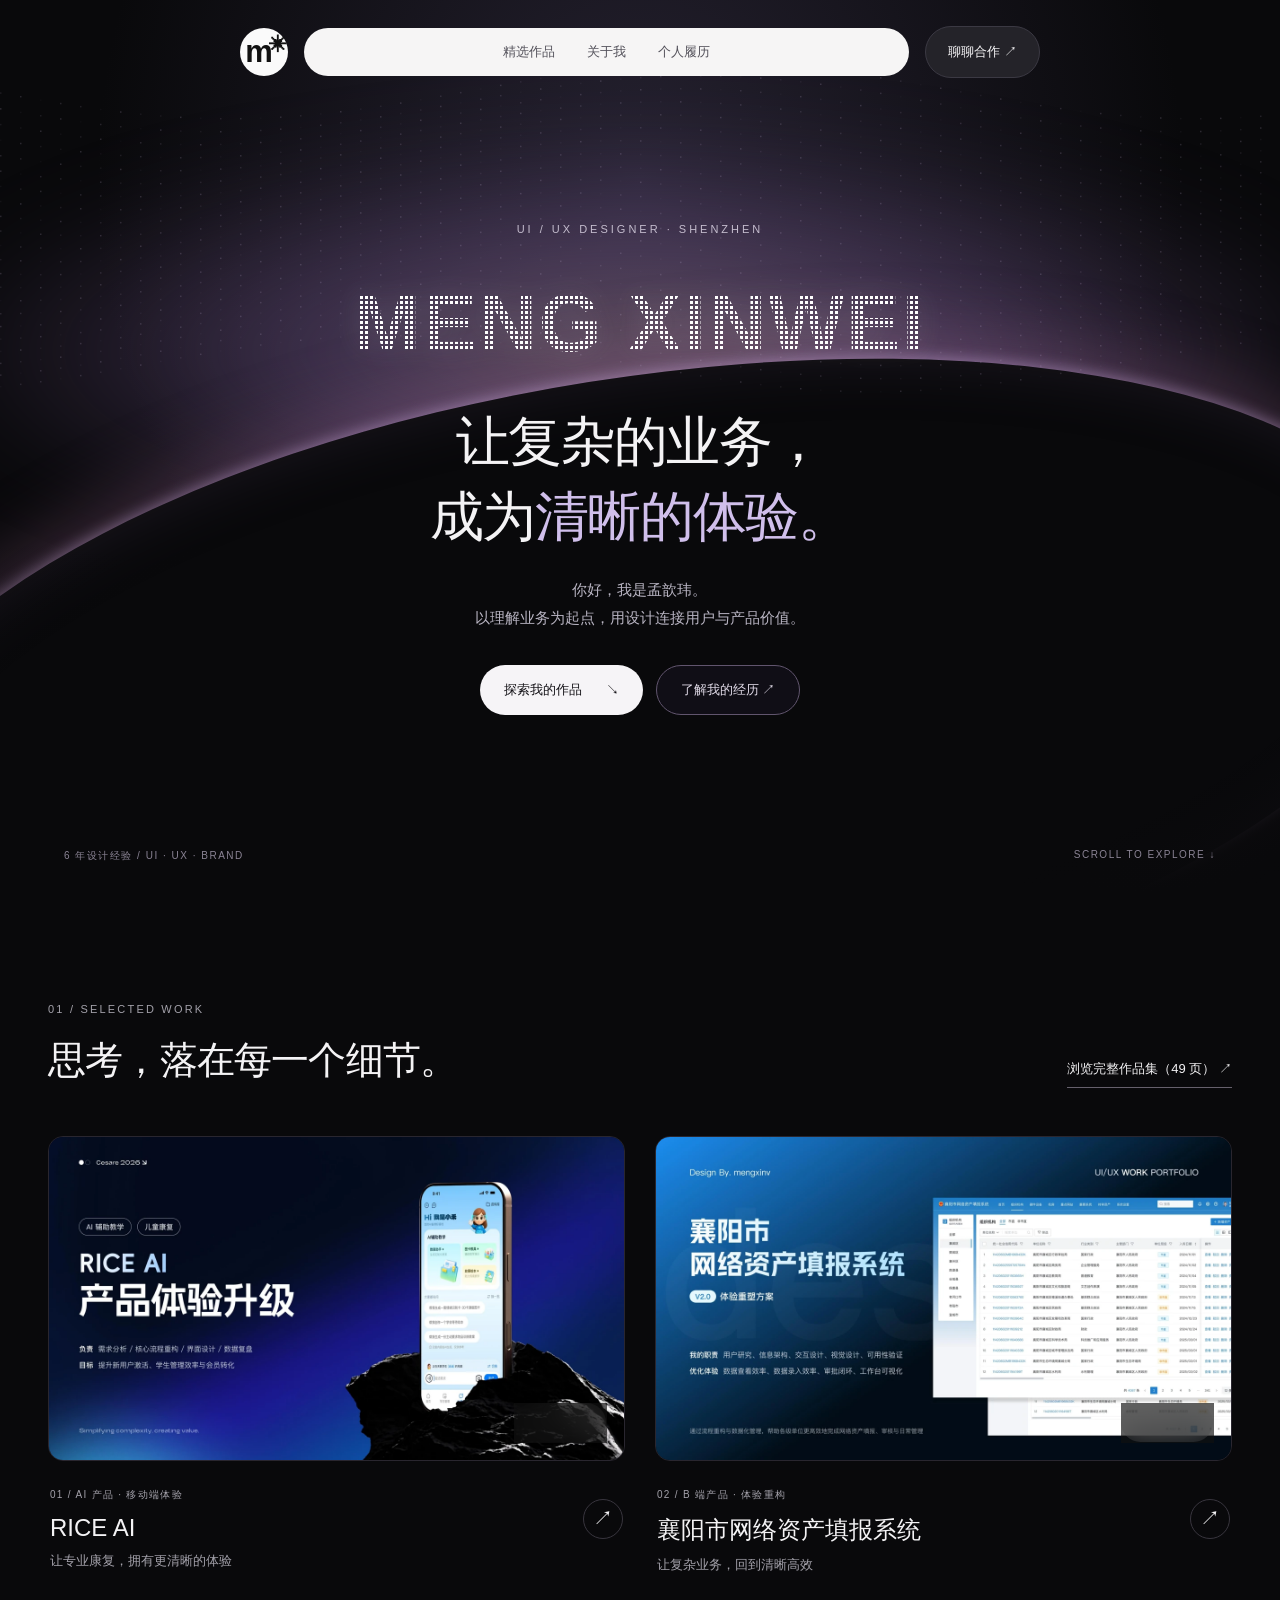
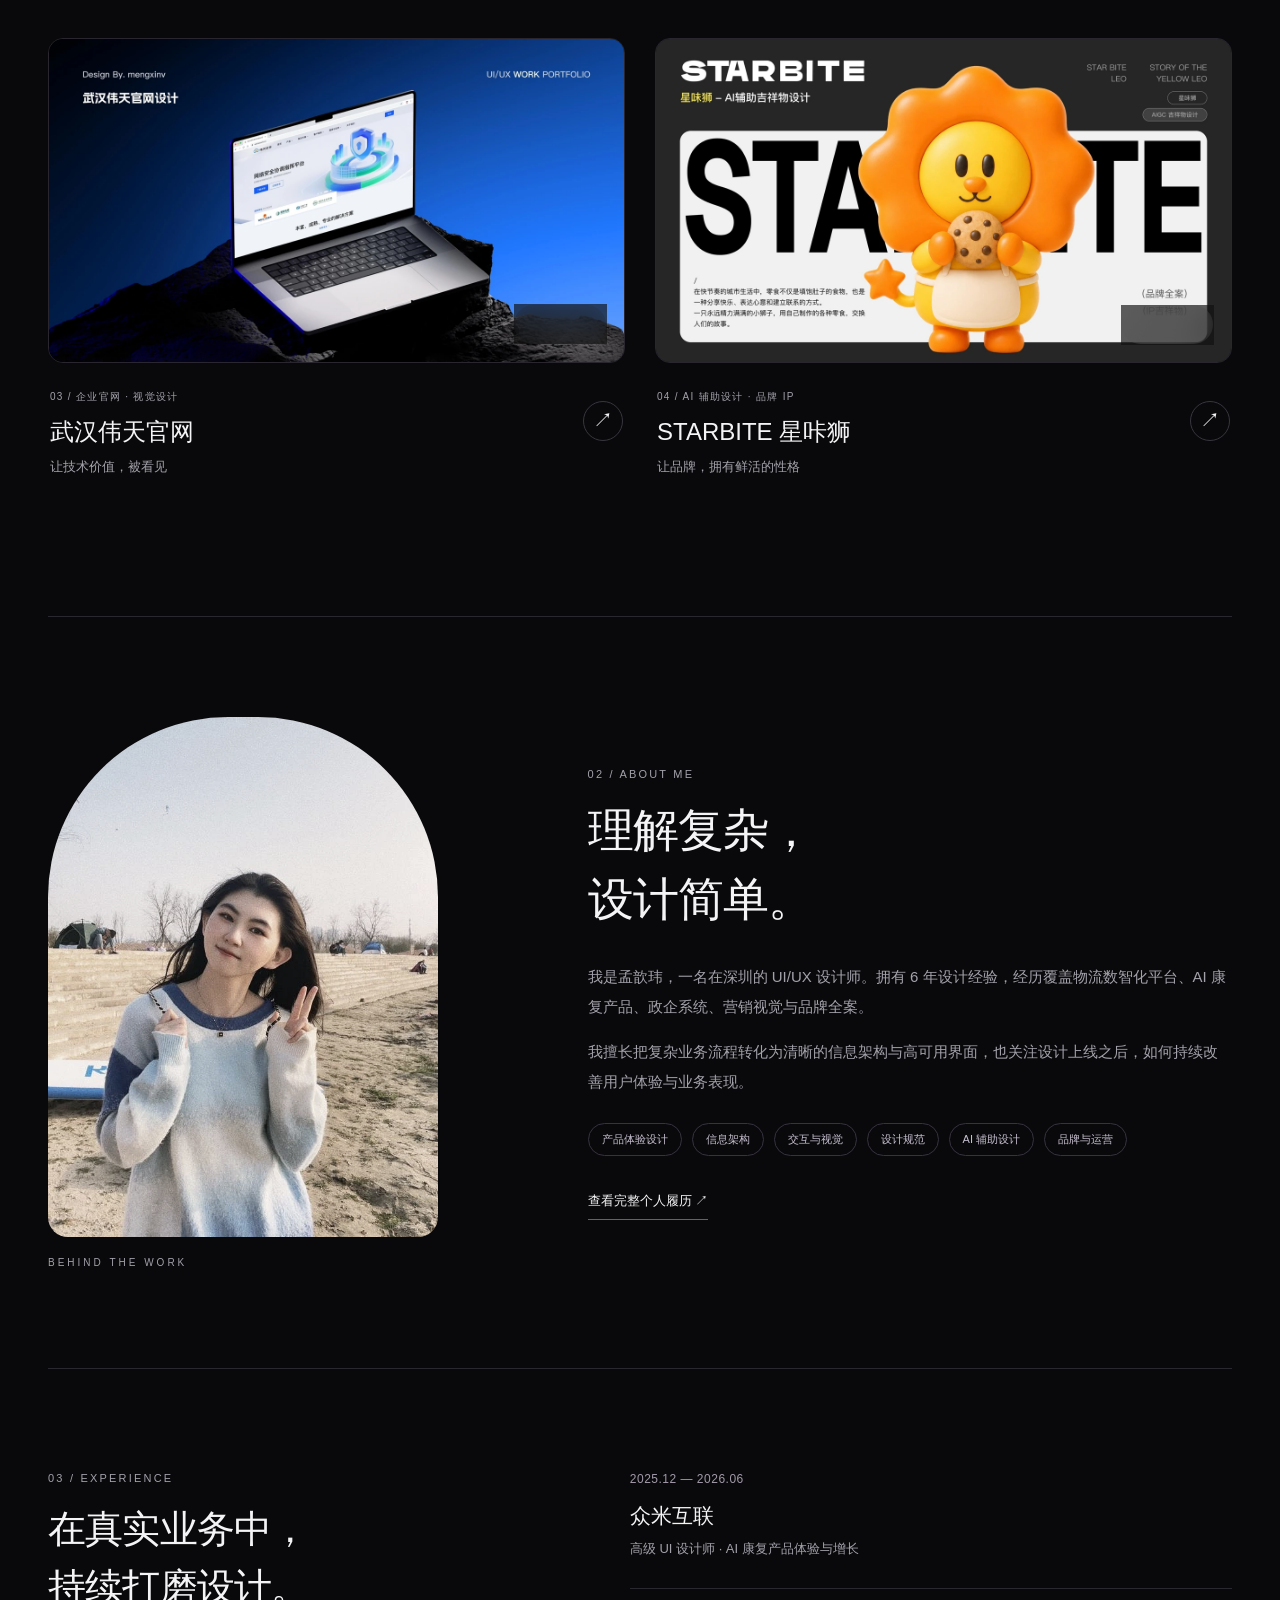
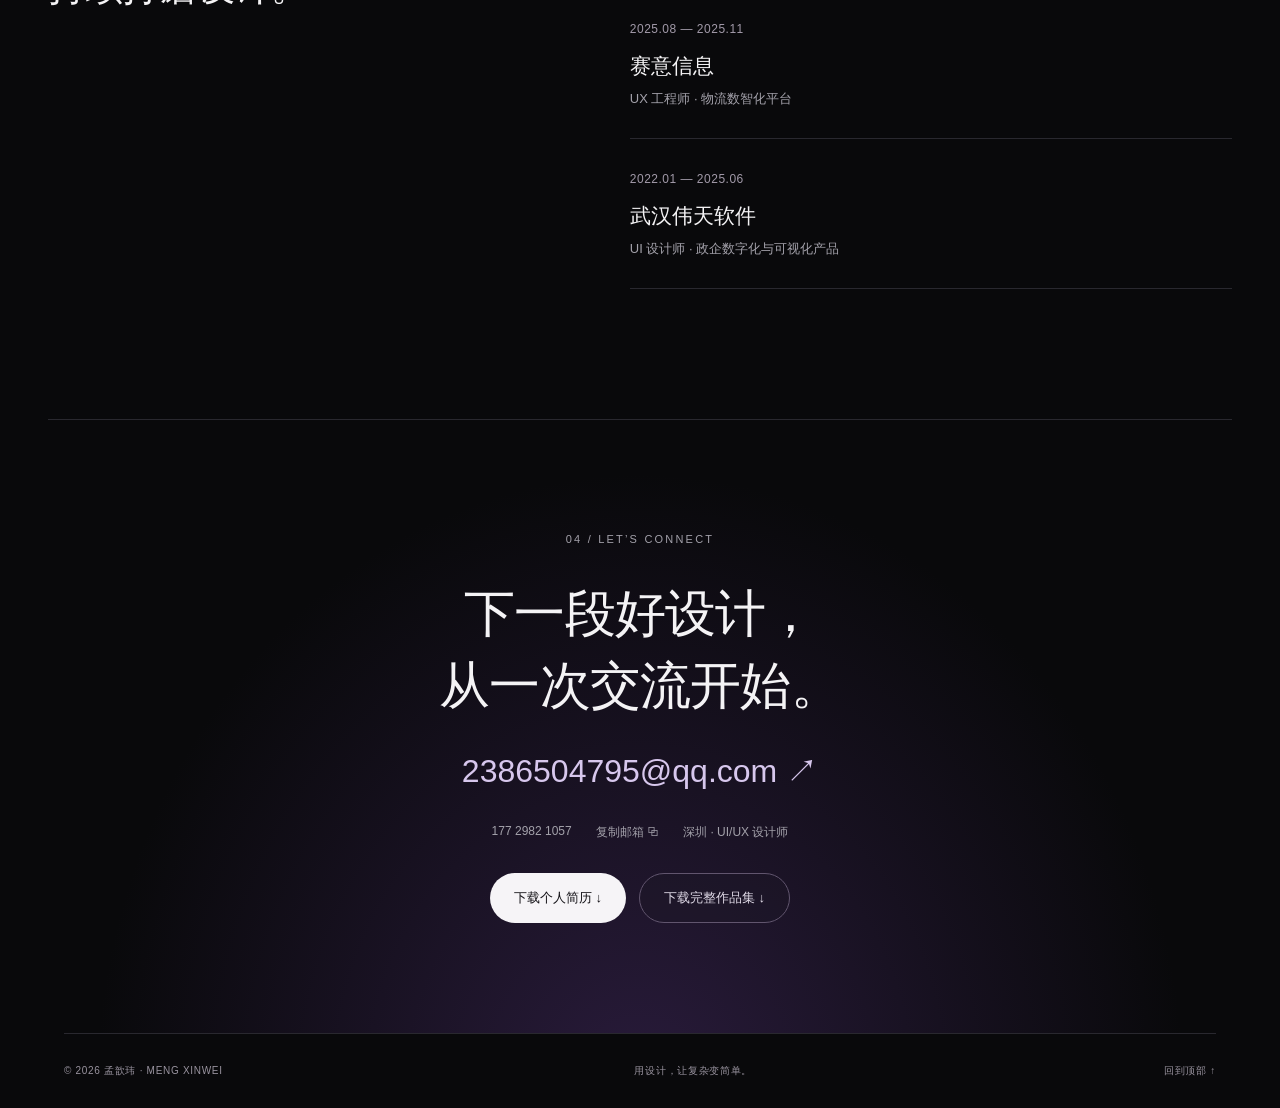
==== index.html @ 0138663d "Publish Meng Xinwei UI UX portfolio" ====
<!doctype html><html lang="zh-CN"><head><meta charset="utf-8"><meta name="viewport" content="width=device-width, initial-scale=1"><title>UI/UX 设计作品集 · 孟歆玮</title><meta name="description" content="孟歆玮，深圳 UI/UX 设计师，6 年设计经验。探索 AI 产品、B 端体验、企业官网与品牌设计作品。"><meta name="theme-color" content="#09090b"><meta property="og:title" content="UI/UX 设计作品集 · 孟歆玮"><meta property="og:description" content="让复杂的业务，成为清晰的体验。UI/UX 设计作品集与个人履历。"><link rel="icon" href="assets/favicon.svg"><link rel="stylesheet" href="style.css"><script src="app.js" defer></script></head><body id="top"><a class="skip" href="#main">跳到正文</a><header><a class="logo" href="index.html" aria-label="返回首页">m<span>✳</span></a><nav aria-label="主导航"><a href="index.html#work">精选作品</a><a href="index.html#about">关于我</a><a href="resume.html">个人履历</a></nav><a class="contact-nav" href="index.html#contact">聊聊合作 ↗</a></header><main id="main"><section class="hero"><div class="atmosphere" aria-hidden="true"><div class="glow"></div><div class="orbit"></div><canvas id="particles"></canvas></div><div class="hero-content"><p class="eyebrow">UI / UX DESIGNER · SHENZHEN</p><div class="matrix" aria-hidden="true">MENG XINWEI</div><h1>让复杂的业务，<br>成为<span>清晰的体验。</span></h1><p class="intro">你好，我是孟歆玮。<br>以理解业务为起点，用设计连接用户与产品价值。</p><div class="actions"><a class="button white" href="#work">探索我的作品 <span>↘</span></a><a class="button ghost" href="resume.html">了解我的经历 ↗</a></div></div><div class="hero-bottom"><span>6 年设计经验 / UI · UX · BRAND</span><a href="#work">SCROLL TO EXPLORE ↓</a></div></section><section class="work section" id="work"><div class="section-heading"><div><p class="eyebrow">01 / SELECTED WORK</p><h2>思考，落在每一个细节。</h2></div><a class="text-link" href="portfolio.html">浏览完整作品集（49 页） ↗</a></div><div class="project-grid"><a class="project" href="rice.html"><div class="project-image"><img src="assets/cover-4.webp" width="1920" height="1080" loading="lazy" alt="RICE AI项目封面"><span class="view">查看项目 ↗</span></div><div class="project-meta"><div><span class="eyebrow">01 / AI 产品 · 移动端体验</span><h3>RICE AI</h3><p>让专业康复，拥有更清晰的体验</p></div><span class="round-arrow">↗</span></div></a><a class="project" href="assets.html"><div class="project-image"><img src="assets/cover-21.webp" width="1920" height="1080" loading="lazy" alt="襄阳市网络资产填报系统项目封面"><span class="view">查看项目 ↗</span></div><div class="project-meta"><div><span class="eyebrow">02 / B 端产品 · 体验重构</span><h3>襄阳市网络资产填报系统</h3><p>让复杂业务，回到清晰高效</p></div><span class="round-arrow">↗</span></div></a><a class="project" href="website.html"><div class="project-image"><img src="assets/cover-40.webp" width="1920" height="1080" loading="lazy" alt="武汉伟天官网项目封面"><span class="view">查看项目 ↗</span></div><div class="project-meta"><div><span class="eyebrow">03 / 企业官网 · 视觉设计</span><h3>武汉伟天官网</h3><p>让技术价值，被看见</p></div><span class="round-arrow">↗</span></div></a><a class="project" href="starbite.html"><div class="project-image"><img src="assets/cover-43.webp" width="1920" height="1080" loading="lazy" alt="STARBITE 星咔狮项目封面"><span class="view">查看项目 ↗</span></div><div class="project-meta"><div><span class="eyebrow">04 / AI 辅助设计 · 品牌 IP</span><h3>STARBITE 星咔狮</h3><p>让品牌，拥有鲜活的性格</p></div><span class="round-arrow">↗</span></div></a></div></section><section class="about section" id="about"><div class="about-photo"><img src="assets/portrait.webp" width="600" height="800" alt="孟歆玮个人照片" loading="lazy"><span>BEHIND THE WORK</span></div><div class="about-copy"><p class="eyebrow">02 / ABOUT ME</p><h2>理解复杂，<br>设计简单。</h2><p>我是孟歆玮，一名在深圳的 UI/UX 设计师。拥有 6 年设计经验，经历覆盖物流数智化平台、AI 康复产品、政企系统、营销视觉与品牌全案。</p><p>我擅长把复杂业务流程转化为清晰的信息架构与高可用界面，也关注设计上线之后，如何持续改善用户体验与业务表现。</p><div class="skills"><span>产品体验设计</span><span>信息架构</span><span>交互与视觉</span><span>设计规范</span><span>AI 辅助设计</span><span>品牌与运营</span></div><a class="text-link" href="resume.html">查看完整个人履历 ↗</a></div></section><section class="experience section"><div><p class="eyebrow">03 / EXPERIENCE</p><h2>在真实业务中，<br>持续打磨设计。</h2></div><div class="timeline"><article><time>2025.12 — 2026.06</time><h3>众米互联</h3><p>高级 UI 设计师 · AI 康复产品体验与增长</p></article><article><time>2025.08 — 2025.11</time><h3>赛意信息</h3><p>UX 工程师 · 物流数智化平台</p></article><article><time>2022.01 — 2025.06</time><h3>武汉伟天软件</h3><p>UI 设计师 · 政企数字化与可视化产品</p></article></div></section><section class="contact section" id="contact"><p class="eyebrow">04 / LET’S CONNECT</p><h2>下一段好设计，<br>从一次交流开始。</h2><a class="email" href="mailto:2386504795@qq.com">2386504795@qq.com ↗</a><div class="contact-links"><a href="tel:+8617729821057">177 2982 1057</a><button data-copy="2386504795@qq.com">复制邮箱 ⧉</button><span>深圳 · UI/UX 设计师</span></div><div class="actions"><a class="button white" download href="downloads/meng-xinwei-resume.pdf">下载个人简历 ↓</a><a class="button ghost" download href="downloads/meng-xinwei-portfolio.pdf">下载完整作品集 ↓</a></div></section></main><footer><span>© 2026 孟歆玮 · MENG XINWEI</span><span>用设计，让复杂变简单。</span><a href="#top">回到顶部 ↑</a></footer><dialog id="lightbox"><button class="close" aria-label="关闭大图">关闭 ×</button><img alt="作品原稿放大预览"><p>可横向滚动查看细节 · 按 Esc 关闭</p></dialog><div class="toast" role="status" aria-live="polite"></div></body></html>
---- style.css ----
:root{--bg:#09090b;--text:#f4f3f5;--muted:#a3a1aa;--line:#29282f;--purple:#c7b9e9}*{box-sizing:border-box}html{scroll-behavior:smooth;scroll-padding-top:100px}body{margin:0;background:var(--bg);color:var(--text);font-family:Arial,"PingFang SC","Microsoft YaHei",sans-serif;-webkit-font-smoothing:antialiased}a{color:inherit;text-decoration:none}button{font:inherit;cursor:pointer}a,button{-webkit-tap-highlight-color:transparent}button:focus-visible,a:focus-visible{outline:2px solid #ccb8ff;outline-offset:6px}::selection{background:#bca5e5;color:#0b0711}.skip{position:fixed;top:-60px;z-index:100;background:white;color:black;padding:12px}.skip:focus{top:10px}header{position:absolute;z-index:5;top:26px;left:50%;transform:translateX(-50%);width:min(800px,calc(100% - 40px));display:flex;align-items:center;gap:16px}.logo{background:#fafafa;color:#111;border-radius:50%;width:48px;height:48px;display:flex;align-items:center;justify-content:center;font-size:31px;font-weight:700;letter-spacing:-4px}.logo span{font-size:18px;align-self:flex-start;margin-top:7px}nav{height:48px;display:flex;align-items:center;justify-content:center;gap:32px;padding:0 34px;background:#f6f5f5;color:#53515a;border-radius:40px;flex:1}nav a{font-size:13px;white-space:nowrap}nav a:hover{color:#000}.contact-nav{font-size:13px;padding:16px 22px;background:#242329;border:1px solid #3b3943;border-radius:30px;white-space:nowrap}.hero{position:relative;min-height:860px;height:100svh;max-height:1100px;display:grid;place-items:center;isolation:isolate;overflow:hidden}.atmosphere{position:absolute;inset:0;overflow:hidden;z-index:-1;background:radial-gradient(ellipse at 50% 20%,#252130 0,transparent 60%)}.glow{position:absolute;top:14%;left:-10%;width:120%;height:50%;border-radius:50%;background:radial-gradient(ellipse at center,#ecbcc34d 0%,#9771ba55 30%,transparent 67%);filter:blur(45px)}.orbit{position:absolute;left:-12%;width:124%;height:72%;top:42%;border-radius:50%;background:#09090b;box-shadow:0 -3px 14px #d6b3ec66,0 -24px 70px #ba7dad44,inset 0 3px 60px #59456733;transform:rotate(-9deg)}.atmosphere:after{content:"";position:absolute;inset:0;background:linear-gradient(transparent 60%,#09090b 99%)}canvas{width:100%;height:100%;opacity:.38}.hero-content{text-align:center;padding:135px 24px 100px;max-width:1040px}.eyebrow{font-size:11px;letter-spacing:2.2px;line-height:1.8;color:var(--muted);font-weight:400}.hero .eyebrow{color:#c5bdce;letter-spacing:3px;margin-bottom:35px}.matrix{font-size:clamp(34px,6.3vw,88px);font-weight:900;letter-spacing:2px;line-height:1.2;color:#eee;background:radial-gradient(circle,#fff 40%,transparent 46%) 0 0/5px 5px;background-clip:text;-webkit-background-clip:text;-webkit-text-fill-color:transparent;filter:drop-shadow(0 0 14px #ddd5)}h1,h2,h3,p{margin-top:0}.hero h1{font-size:clamp(34px,4.2vw,60px);font-weight:500;line-height:1.4;letter-spacing:-1.4px;margin:32px 0 21px}.hero h1 span{color:#d0bfeb}.intro{color:#b9b5c3;font-size:15px;line-height:1.9}.actions{display:flex;gap:13px;flex-wrap:wrap;margin-top:32px}.hero .actions{justify-content:center}.button{padding:15px 24px;border-radius:40px;display:inline-flex;gap:24px;align-items:center;justify-content:center;font-size:13px;transition:transform .25s,background .25s}.button:hover{transform:translateY(-3px)}.white{background:#f6f4f7;color:#141217}.ghost{border:1px solid #61556e;background:#1c172666;color:#e1dbe8}.hero-bottom{position:absolute;bottom:37px;left:5%;right:5%;display:flex;justify-content:space-between;color:#8b8495;font-size:10px;letter-spacing:1.5px}.section{width:min(1200px,calc(100% - 96px));margin:auto;padding:100px 0}.section-heading{display:flex;align-items:flex-end;justify-content:space-between;gap:30px;margin-bottom:48px}h2{font-size:clamp(26px,3vw,40px);font-weight:500;line-height:1.5;letter-spacing:-.8px;margin-bottom:0}.text-link{font-size:13px;padding-bottom:7px;border-bottom:1px solid #65606c;display:inline-block;line-height:1.7}.project-grid{display:grid;grid-template-columns:1fr 1fr;gap:64px 30px}.project-image{aspect-ratio:16/9;position:relative;overflow:hidden;border-radius:15px;background:#14151c;border:1px solid #29262f}.project-image img{width:100%;height:100%;object-fit:cover;transition:transform .6s}.project:hover img{transform:scale(1.035)}.view{position:absolute;right:18px;bottom:18px;padding:11px 16px;border:1px solid #ffffff38;border-radius:30px;background:#111a;backdrop-filter:blur(15px);font-size:11px}.project-meta{display:flex;justify-content:space-between;padding:23px 2px 0;gap:20px}.project-meta .eyebrow{font-size:10px;letter-spacing:1.3px}.project h3{font-size:24px;font-weight:500;margin:10px 0}.project p{font-size:13px;color:var(--muted);margin:0}.round-arrow{width:40px;height:40px;border:1px solid #38353e;border-radius:50%;display:grid;place-items:center;font-size:20px;flex-shrink:0;margin-top:15px}.about{display:grid;grid-template-columns:.8fr 1.2fr;gap:110px;align-items:center;border-top:1px solid var(--line);margin-top:40px}.about-photo{position:relative;max-width:390px}.about-photo img{width:100%;height:auto;display:block;border-radius:180px 180px 20px 20px;filter:saturate(.7)}.about-photo span{display:block;font-size:10px;letter-spacing:3px;margin-top:20px;color:var(--muted)}.about h2{font-size:46px;margin-bottom:28px}.about p:not(.eyebrow){color:var(--muted);font-size:15px;line-height:2}.skills{display:flex;flex-wrap:wrap;gap:10px;margin:26px 0 34px}.skills span{padding:8px 13px;font-size:11px;border:1px solid #37323f;border-radius:20px;color:#c8c1d1}.experience{display:grid;grid-template-columns:1fr 1.2fr;gap:80px;border-top:1px solid var(--line)}.timeline article{padding:0 0 30px;margin-bottom:30px;border-bottom:1px solid var(--line)}time{color:#a29aa9;font-size:12px;letter-spacing:.5px}.timeline h3{font-size:21px;font-weight:500;margin:15px 0 10px}.timeline p{color:var(--muted);font-size:13px;margin:0}.contact{text-align:center;padding-top:110px;padding-bottom:110px;border-top:1px solid var(--line);background:radial-gradient(ellipse at 50% 110%,#291b3b 0,transparent 65%)}.contact h2{font-size:clamp(35px,4vw,54px);line-height:1.4;margin:28px 0}.email{display:inline-block;font-size:clamp(20px,3vw,32px);color:#d7c7ed;padding-bottom:10px}.contact-links{display:flex;justify-content:center;flex-wrap:wrap;gap:24px;color:var(--muted);font-size:12px;margin:20px 0}.contact-links button{background:none;color:inherit;border:0;padding:0}.contact .actions{justify-content:center}footer{width:min(1320px,90%);margin:auto;padding:30px 0;border-top:1px solid var(--line);display:flex;justify-content:space-between;gap:20px;font-size:10px;color:#99939f;letter-spacing:.7px}.case-head{padding-top:160px;padding-bottom:60px}.case-head>.eyebrow{margin-top:50px}.case-head h1{font-size:clamp(34px,5vw,65px);font-weight:500;letter-spacing:-2px;margin:25px 0}.case-head h2{font-size:24px;color:#d0bfeb;margin-bottom:24px}.case-head>p:not(.eyebrow){font-size:16px;color:var(--muted);max-width:700px;line-height:1.9}.case-info{display:flex;justify-content:space-between;gap:20px;border-top:1px solid var(--line);padding-top:24px;margin-top:40px;font-size:12px;color:var(--muted)}.gallery{width:min(1400px,calc(100% - 64px));margin:auto}.gallery figure{margin:0 0 42px}.zoom{display:block;padding:0;border:0;background:transparent;width:100%;cursor:zoom-in}.zoom img{display:block;width:100%;height:auto;border-radius:8px}.gallery figcaption{display:flex;justify-content:space-between;font-size:10px;letter-spacing:1px;color:#99919e;padding:12px 2px}.next a{font-size:clamp(24px,4vw,44px)}.resume{padding-top:170px;max-width:1060px}.resume-top{display:flex;justify-content:space-between;align-items:center;gap:25px;margin-bottom:55px}.resume h1{font-size:60px;font-weight:500;margin-bottom:20px}.resume-top p{color:var(--muted)}.resume-top a:not(.button){font-size:13px}.resume-row{display:grid;grid-template-columns:180px 1fr;border-top:1px solid var(--line);padding:40px 0;gap:40px}.resume-row h2{font-size:21px}.resume-row p,.resume-row li{color:#b7b1be;line-height:1.95;font-size:15px}.resume-row h3{font-size:21px;line-height:1.5;font-weight:500;margin:15px 0 10px}.resume-row h4{font-size:14px;font-weight:400;color:#d5c4ee;margin:0}.resume-row ul{padding-left:20px}.resume-row article+article{margin-top:40px}.resume-row .note{font-size:11px;color:#908796}dialog{background:#111;color:white;border:1px solid #555;border-radius:15px;padding:70px 16px 12px;max-width:96vw;max-height:96svh;width:1400px;overflow:auto}dialog::backdrop{background:#000d;backdrop-filter:blur(8px)}dialog img{display:block;width:100%;height:auto}dialog p{font-size:11px;color:#aaa;text-align:center;margin:15px 0}.close{position:fixed;right:5%;top:5%;background:#fff;color:#111;border:0;border-radius:30px;padding:12px 18px;z-index:10}.toast{position:fixed;bottom:25px;left:50%;transform:translateX(-50%);padding:12px 20px;border-radius:30px;background:white;color:#111;font-size:13px;display:none;z-index:20}.toast.show{display:block}@media(max-width:800px){header{gap:10px}.contact-nav{display:none}nav{gap:20px;padding:0 18px}.hero{min-height:760px;max-height:960px}.hero-content{padding:140px 20px 110px}.matrix{font-size:clamp(30px,7.5vw,58px);background-size:3px 3px}.hero-bottom{font-size:8px;gap:30px}.hero-bottom span{max-width:150px}.section{width:calc(100% - 40px);padding:70px 0}.section-heading{display:block}.section-heading .text-link{margin-top:24px}.project-grid{grid-template-columns:1fr;gap:44px}.project h3{font-size:22px}.about{grid-template-columns:1fr;gap:40px}.about-photo{max-width:280px;margin:auto}.about h2{font-size:36px}.experience{grid-template-columns:1fr;gap:40px}.contact h2{font-size:34px}.gallery{width:calc(100% - 24px)}.gallery figure{margin-bottom:24px}.case-head{padding-top:140px}.case-head h1{letter-spacing:-1px}.case-info{line-height:1.7}.resume{padding-top:140px}.resume-top{display:block}.resume-top>.button{margin-top:25px}.resume-row{grid-template-columns:1fr;gap:20px}.resume h1{font-size:46px}footer{flex-wrap:wrap;line-height:1.8}footer>span:nth-child(2){display:none}dialog img{min-width:1000px}dialog{width:96vw}.contact-links{gap:16px}}@media(prefers-reduced-motion:reduce){html{scroll-behavior:auto}*,*:before,*:after{animation:none!important;transition:none!important}}
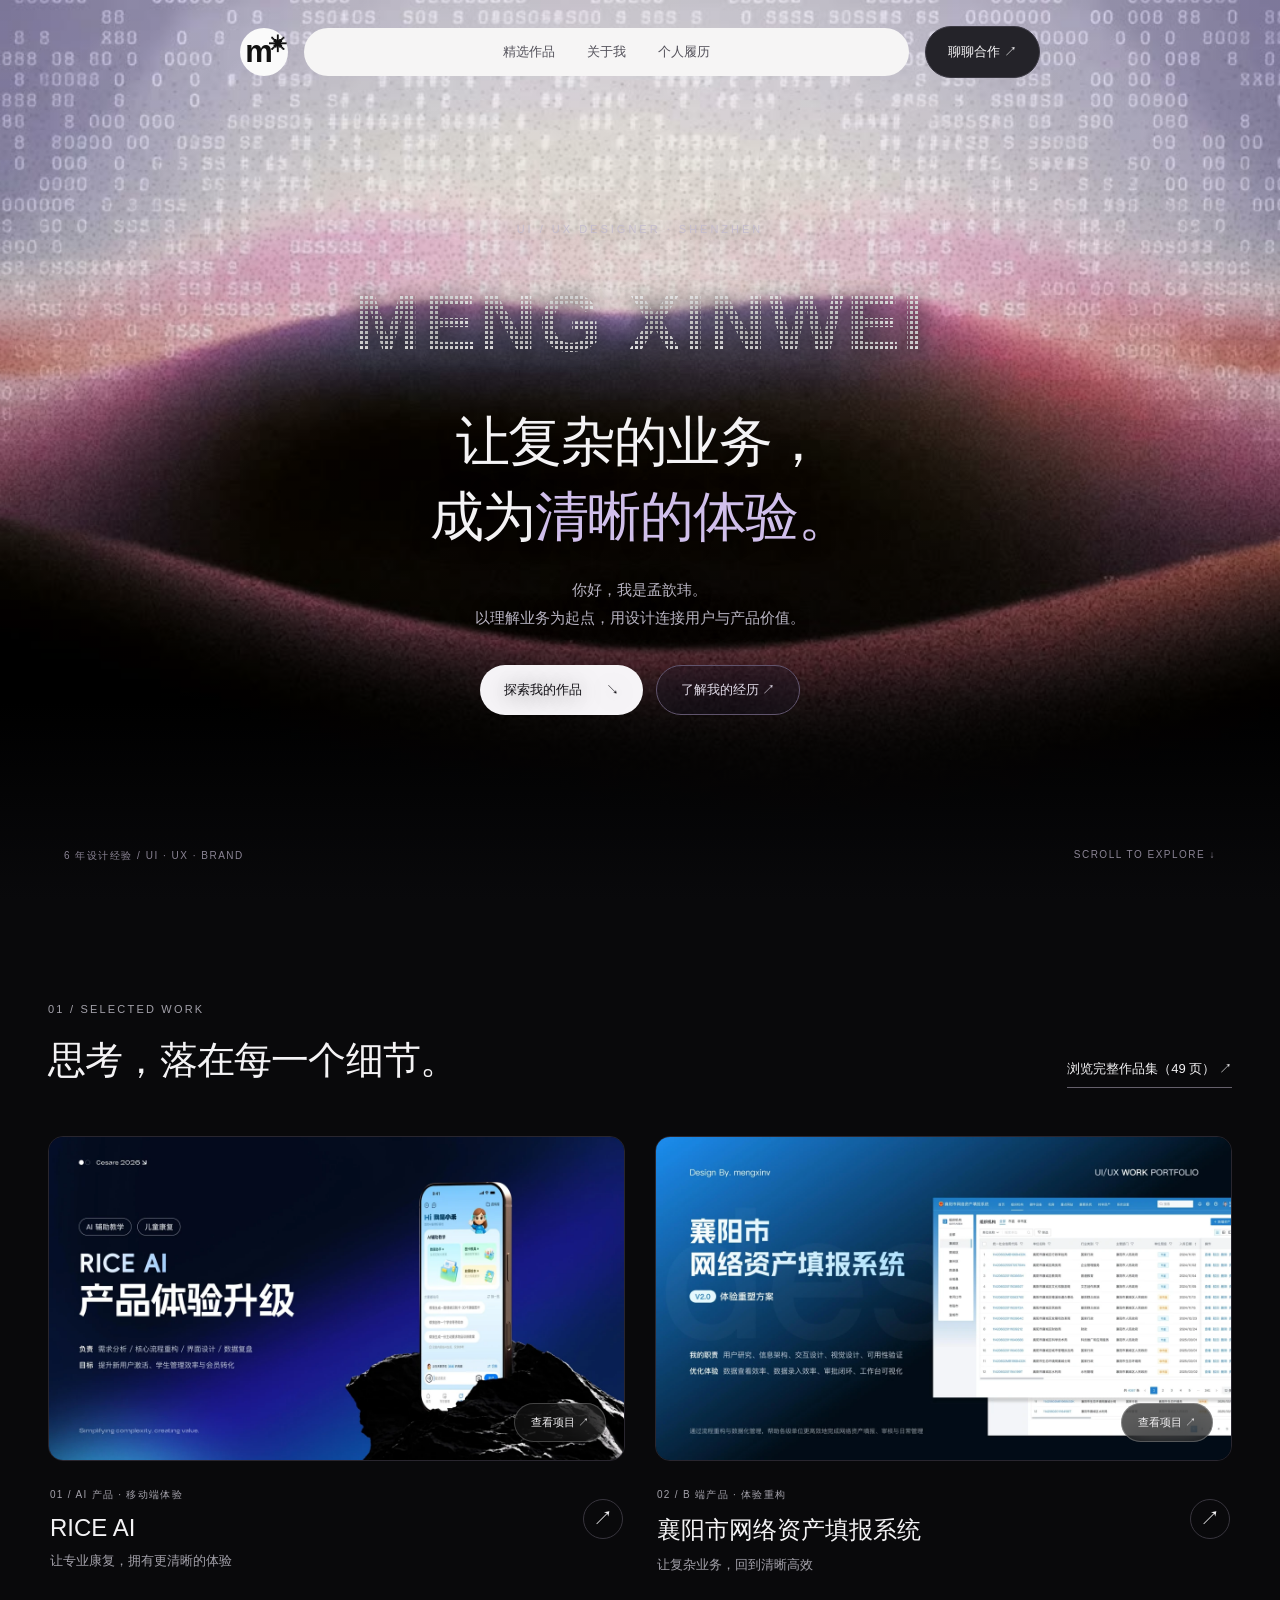
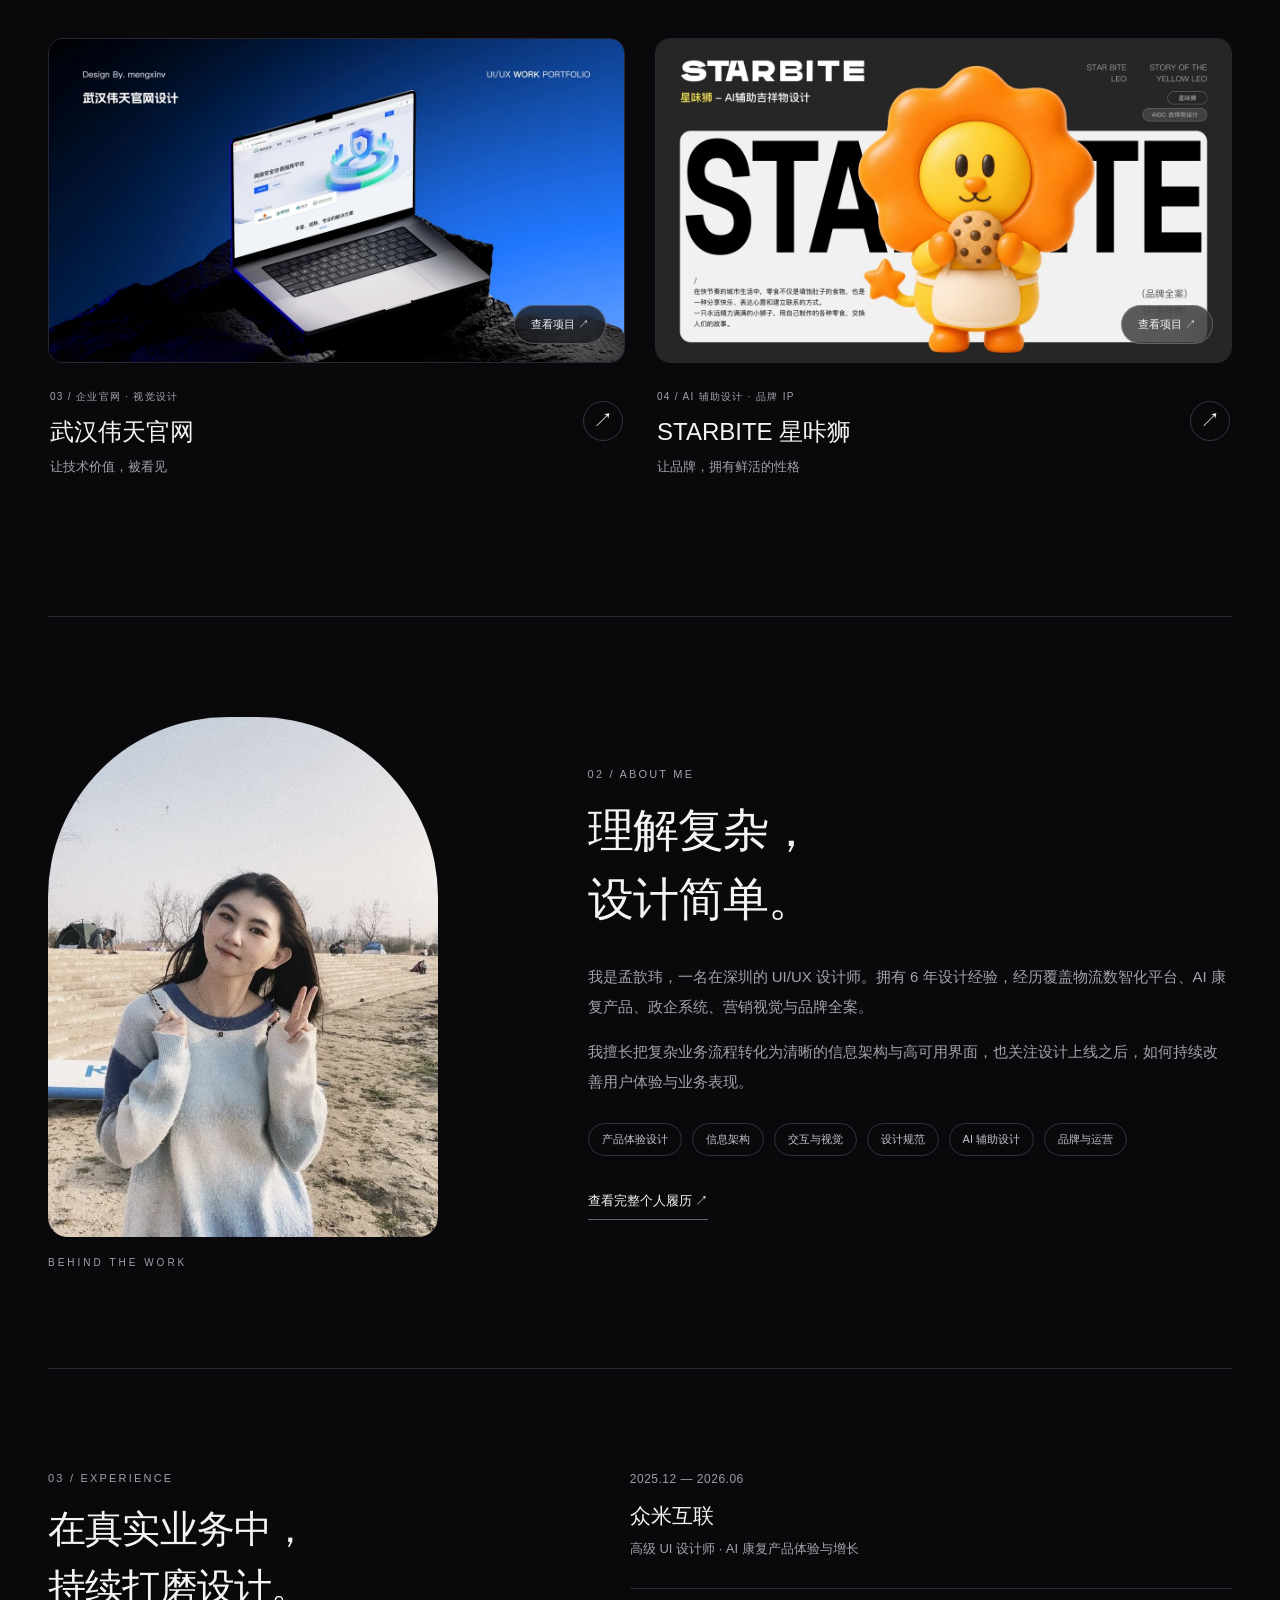
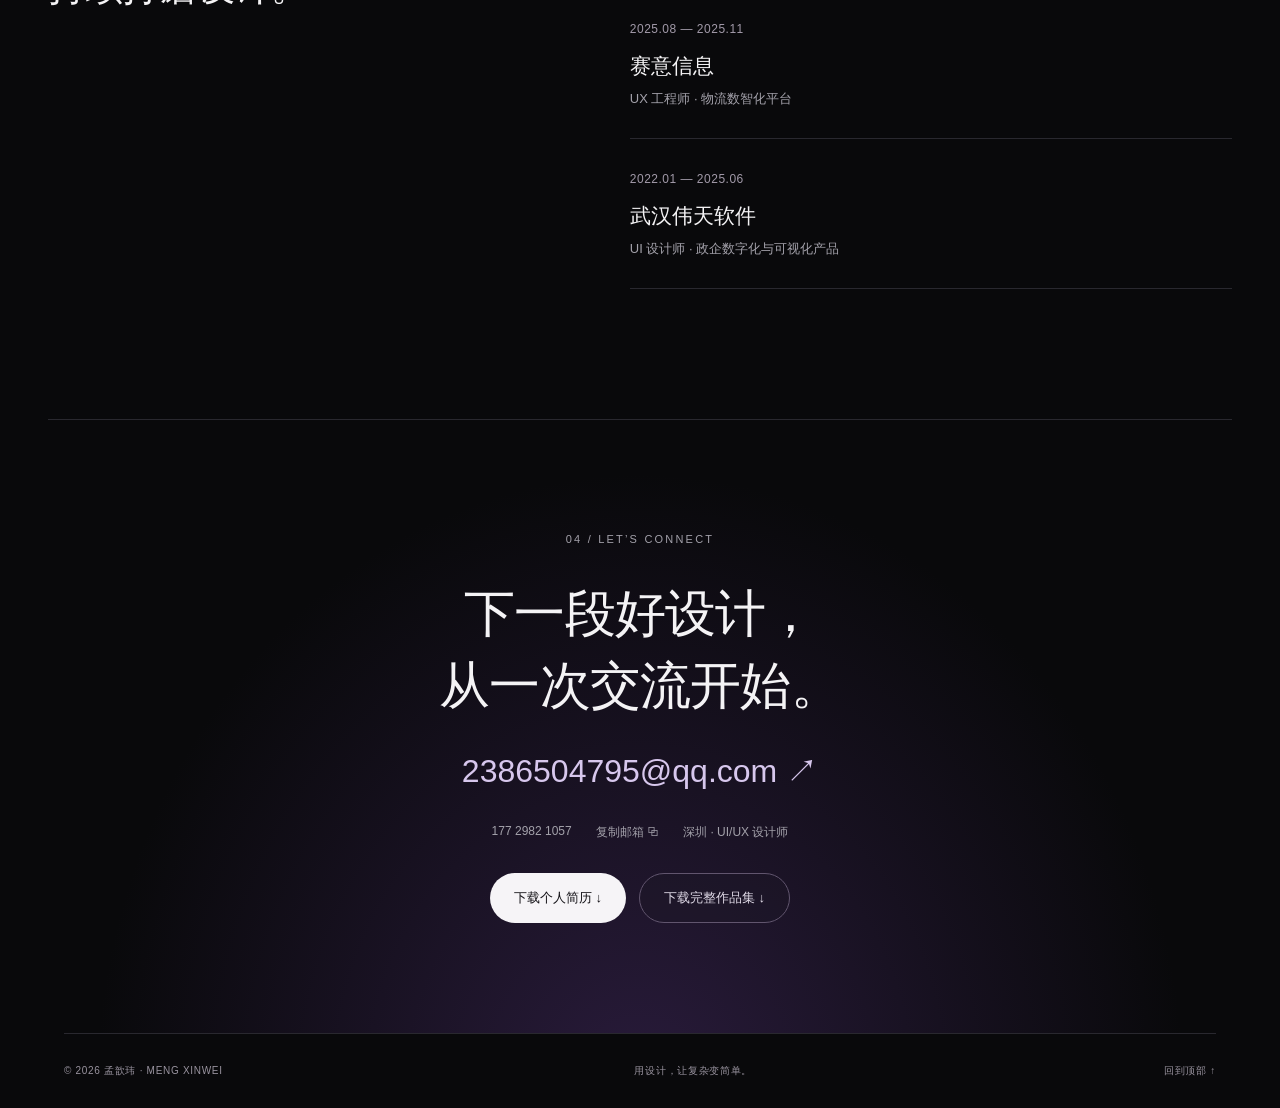
==== commit 088a96a9: "Use DiffuSpace video background on portfolio homepage" ====
--- a/index.html
+++ b/index.html
@@ -1 +1 @@
-<!doctype html><html lang="zh-CN"><head><meta charset="utf-8"><meta name="viewport" content="width=device-width, initial-scale=1"><title>UI/UX 设计作品集 · 孟歆玮</title><meta name="description" content="孟歆玮，深圳 UI/UX 设计师，6 年设计经验。探索 AI 产品、B 端体验、企业官网与品牌设计作品。"><meta name="theme-color" content="#09090b"><meta property="og:title" content="UI/UX 设计作品集 · 孟歆玮"><meta property="og:description" content="让复杂的业务，成为清晰的体验。UI/UX 设计作品集与个人履历。"><link rel="icon" href="assets/favicon.svg"><link rel="stylesheet" href="style.css"><script src="app.js" defer></script></head><body id="top"><a class="skip" href="#main">跳到正文</a><header><a class="logo" href="index.html" aria-label="返回首页">m<span>✳</span></a><nav aria-label="主导航"><a href="index.html#work">精选作品</a><a href="index.html#about">关于我</a><a href="resume.html">个人履历</a></nav><a class="contact-nav" href="index.html#contact">聊聊合作 ↗</a></header><main id="main"><section class="hero"><div class="atmosphere" aria-hidden="true"><div class="glow"></div><div class="orbit"></div><canvas id="particles"></canvas></div><div class="hero-content"><p class="eyebrow">UI / UX DESIGNER · SHENZHEN</p><div class="matrix" aria-hidden="true">MENG XINWEI</div><h1>让复杂的业务，<br>成为<span>清晰的体验。</span></h1><p class="intro">你好，我是孟歆玮。<br>以理解业务为起点，用设计连接用户与产品价值。</p><div class="actions"><a class="button white" href="#work">探索我的作品 <span>↘</span></a><a class="button ghost" href="resume.html">了解我的经历 ↗</a></div></div><div class="hero-bottom"><span>6 年设计经验 / UI · UX · BRAND</span><a href="#work">SCROLL TO EXPLORE ↓</a></div></section><section class="work section" id="work"><div class="section-heading"><div><p class="eyebrow">01 / SELECTED WORK</p><h2>思考，落在每一个细节。</h2></div><a class="text-link" href="portfolio.html">浏览完整作品集（49 页） ↗</a></div><div class="project-grid"><a class="project" href="rice.html"><div class="project-image"><img src="assets/cover-4.webp" width="1920" height="1080" loading="lazy" alt="RICE AI项目封面"><span class="view">查看项目 ↗</span></div><div class="project-meta"><div><span class="eyebrow">01 / AI 产品 · 移动端体验</span><h3>RICE AI</h3><p>让专业康复，拥有更清晰的体验</p></div><span class="round-arrow">↗</span></div></a><a class="project" href="assets.html"><div class="project-image"><img src="assets/cover-21.webp" width="1920" height="1080" loading="lazy" alt="襄阳市网络资产填报系统项目封面"><span class="view">查看项目 ↗</span></div><div class="project-meta"><div><span class="eyebrow">02 / B 端产品 · 体验重构</span><h3>襄阳市网络资产填报系统</h3><p>让复杂业务，回到清晰高效</p></div><span class="round-arrow">↗</span></div></a><a class="project" href="website.html"><div class="project-image"><img src="assets/cover-40.webp" width="1920" height="1080" loading="lazy" alt="武汉伟天官网项目封面"><span class="view">查看项目 ↗</span></div><div class="project-meta"><div><span class="eyebrow">03 / 企业官网 · 视觉设计</span><h3>武汉伟天官网</h3><p>让技术价值，被看见</p></div><span class="round-arrow">↗</span></div></a><a class="project" href="starbite.html"><div class="project-image"><img src="assets/cover-43.webp" width="1920" height="1080" loading="lazy" alt="STARBITE 星咔狮项目封面"><span class="view">查看项目 ↗</span></div><div class="project-meta"><div><span class="eyebrow">04 / AI 辅助设计 · 品牌 IP</span><h3>STARBITE 星咔狮</h3><p>让品牌，拥有鲜活的性格</p></div><span class="round-arrow">↗</span></div></a></div></section><section class="about section" id="about"><div class="about-photo"><img src="assets/portrait.webp" width="600" height="800" alt="孟歆玮个人照片" loading="lazy"><span>BEHIND THE WORK</span></div><div class="about-copy"><p class="eyebrow">02 / ABOUT ME</p><h2>理解复杂，<br>设计简单。</h2><p>我是孟歆玮，一名在深圳的 UI/UX 设计师。拥有 6 年设计经验，经历覆盖物流数智化平台、AI 康复产品、政企系统、营销视觉与品牌全案。</p><p>我擅长把复杂业务流程转化为清晰的信息架构与高可用界面，也关注设计上线之后，如何持续改善用户体验与业务表现。</p><div class="skills"><span>产品体验设计</span><span>信息架构</span><span>交互与视觉</span><span>设计规范</span><span>AI 辅助设计</span><span>品牌与运营</span></div><a class="text-link" href="resume.html">查看完整个人履历 ↗</a></div></section><section class="experience section"><div><p class="eyebrow">03 / EXPERIENCE</p><h2>在真实业务中，<br>持续打磨设计。</h2></div><div class="timeline"><article><time>2025.12 — 2026.06</time><h3>众米互联</h3><p>高级 UI 设计师 · AI 康复产品体验与增长</p></article><article><time>2025.08 — 2025.11</time><h3>赛意信息</h3><p>UX 工程师 · 物流数智化平台</p></article><article><time>2022.01 — 2025.06</time><h3>武汉伟天软件</h3><p>UI 设计师 · 政企数字化与可视化产品</p></article></div></section><section class="contact section" id="contact"><p class="eyebrow">04 / LET’S CONNECT</p><h2>下一段好设计，<br>从一次交流开始。</h2><a class="email" href="mailto:2386504795@qq.com">2386504795@qq.com ↗</a><div class="contact-links"><a href="tel:+8617729821057">177 2982 1057</a><button data-copy="2386504795@qq.com">复制邮箱 ⧉</button><span>深圳 · UI/UX 设计师</span></div><div class="actions"><a class="button white" download href="downloads/meng-xinwei-resume.pdf">下载个人简历 ↓</a><a class="button ghost" download href="downloads/meng-xinwei-portfolio.pdf">下载完整作品集 ↓</a></div></section></main><footer><span>© 2026 孟歆玮 · MENG XINWEI</span><span>用设计，让复杂变简单。</span><a href="#top">回到顶部 ↑</a></footer><dialog id="lightbox"><button class="close" aria-label="关闭大图">关闭 ×</button><img alt="作品原稿放大预览"><p>可横向滚动查看细节 · 按 Esc 关闭</p></dialog><div class="toast" role="status" aria-live="polite"></div></body></html>+<!doctype html><html lang="zh-CN"><head><meta charset="utf-8"><meta name="viewport" content="width=device-width, initial-scale=1"><title>UI/UX 设计作品集 · 孟歆玮</title><meta name="description" content="孟歆玮，深圳 UI/UX 设计师，6 年设计经验。探索 AI 产品、B 端体验、企业官网与品牌设计作品。"><meta name="theme-color" content="#09090b"><meta property="og:title" content="UI/UX 设计作品集 · 孟歆玮"><meta property="og:description" content="让复杂的业务，成为清晰的体验。UI/UX 设计作品集与个人履历。"><link rel="icon" href="assets/favicon.svg"><link rel="stylesheet" href="style.css?v=video-1"><script src="app.js?v=video-1" defer></script></head><body id="top"><a class="skip" href="#main">跳到正文</a><header><a class="logo" href="index.html" aria-label="返回首页">m<span>✳</span></a><nav aria-label="主导航"><a href="index.html#work">精选作品</a><a href="index.html#about">关于我</a><a href="resume.html">个人履历</a></nav><a class="contact-nav" href="index.html#contact">聊聊合作 ↗</a></header><main id="main"><section class="hero"><div class="atmosphere" aria-hidden="true"><video class="hero-video" autoplay muted loop playsinline preload="metadata" poster="assets/homepage/background-poster.jpg"><source src="assets/homepage/background.mp4" type="video/mp4"></video></div><div class="hero-content"><p class="eyebrow">UI / UX DESIGNER · SHENZHEN</p><div class="matrix" aria-hidden="true">MENG XINWEI</div><h1>让复杂的业务，<br>成为<span>清晰的体验。</span></h1><p class="intro">你好，我是孟歆玮。<br>以理解业务为起点，用设计连接用户与产品价值。</p><div class="actions"><a class="button white" href="#work">探索我的作品 <span>↘</span></a><a class="button ghost" href="resume.html">了解我的经历 ↗</a></div></div><div class="hero-bottom"><span>6 年设计经验 / UI · UX · BRAND</span><a href="#work">SCROLL TO EXPLORE ↓</a></div></section><section class="work section" id="work"><div class="section-heading"><div><p class="eyebrow">01 / SELECTED WORK</p><h2>思考，落在每一个细节。</h2></div><a class="text-link" href="portfolio.html">浏览完整作品集（49 页） ↗</a></div><div class="project-grid"><a class="project" href="rice.html"><div class="project-image"><img src="assets/cover-4.webp" width="1920" height="1080" loading="lazy" alt="RICE AI项目封面"><span class="view">查看项目 ↗</span></div><div class="project-meta"><div><span class="eyebrow">01 / AI 产品 · 移动端体验</span><h3>RICE AI</h3><p>让专业康复，拥有更清晰的体验</p></div><span class="round-arrow">↗</span></div></a><a class="project" href="assets.html"><div class="project-image"><img src="assets/cover-21.webp" width="1920" height="1080" loading="lazy" alt="襄阳市网络资产填报系统项目封面"><span class="view">查看项目 ↗</span></div><div class="project-meta"><div><span class="eyebrow">02 / B 端产品 · 体验重构</span><h3>襄阳市网络资产填报系统</h3><p>让复杂业务，回到清晰高效</p></div><span class="round-arrow">↗</span></div></a><a class="project" href="website.html"><div class="project-image"><img src="assets/cover-40.webp" width="1920" height="1080" loading="lazy" alt="武汉伟天官网项目封面"><span class="view">查看项目 ↗</span></div><div class="project-meta"><div><span class="eyebrow">03 / 企业官网 · 视觉设计</span><h3>武汉伟天官网</h3><p>让技术价值，被看见</p></div><span class="round-arrow">↗</span></div></a><a class="project" href="starbite.html"><div class="project-image"><img src="assets/cover-43.webp" width="1920" height="1080" loading="lazy" alt="STARBITE 星咔狮项目封面"><span class="view">查看项目 ↗</span></div><div class="project-meta"><div><span class="eyebrow">04 / AI 辅助设计 · 品牌 IP</span><h3>STARBITE 星咔狮</h3><p>让品牌，拥有鲜活的性格</p></div><span class="round-arrow">↗</span></div></a></div></section><section class="about section" id="about"><div class="about-photo"><img src="assets/portrait.webp" width="600" height="800" alt="孟歆玮个人照片" loading="lazy"><span>BEHIND THE WORK</span></div><div class="about-copy"><p class="eyebrow">02 / ABOUT ME</p><h2>理解复杂，<br>设计简单。</h2><p>我是孟歆玮，一名在深圳的 UI/UX 设计师。拥有 6 年设计经验，经历覆盖物流数智化平台、AI 康复产品、政企系统、营销视觉与品牌全案。</p><p>我擅长把复杂业务流程转化为清晰的信息架构与高可用界面，也关注设计上线之后，如何持续改善用户体验与业务表现。</p><div class="skills"><span>产品体验设计</span><span>信息架构</span><span>交互与视觉</span><span>设计规范</span><span>AI 辅助设计</span><span>品牌与运营</span></div><a class="text-link" href="resume.html">查看完整个人履历 ↗</a></div></section><section class="experience section"><div><p class="eyebrow">03 / EXPERIENCE</p><h2>在真实业务中，<br>持续打磨设计。</h2></div><div class="timeline"><article><time>2025.12 — 2026.06</time><h3>众米互联</h3><p>高级 UI 设计师 · AI 康复产品体验与增长</p></article><article><time>2025.08 — 2025.11</time><h3>赛意信息</h3><p>UX 工程师 · 物流数智化平台</p></article><article><time>2022.01 — 2025.06</time><h3>武汉伟天软件</h3><p>UI 设计师 · 政企数字化与可视化产品</p></article></div></section><section class="contact section" id="contact"><p class="eyebrow">04 / LET’S CONNECT</p><h2>下一段好设计，<br>从一次交流开始。</h2><a class="email" href="mailto:2386504795@qq.com">2386504795@qq.com ↗</a><div class="contact-links"><a href="tel:+8617729821057">177 2982 1057</a><button data-copy="2386504795@qq.com">复制邮箱 ⧉</button><span>深圳 · UI/UX 设计师</span></div><div class="actions"><a class="button white" download href="downloads/meng-xinwei-resume.pdf">下载个人简历 ↓</a><a class="button ghost" download href="downloads/meng-xinwei-portfolio.pdf">下载完整作品集 ↓</a></div></section></main><footer><span>© 2026 孟歆玮 · MENG XINWEI</span><span>用设计，让复杂变简单。</span><a href="#top">回到顶部 ↑</a></footer><dialog id="lightbox"><button class="close" aria-label="关闭大图">关闭 ×</button><img alt="作品原稿放大预览"><p>可横向滚动查看细节 · 按 Esc 关闭</p></dialog><div class="toast" role="status" aria-live="polite"></div></body></html>
--- a/style.css
+++ b/style.css
@@ -1 +1,8 @@
 :root{--bg:#09090b;--text:#f4f3f5;--muted:#a3a1aa;--line:#29282f;--purple:#c7b9e9}*{box-sizing:border-box}html{scroll-behavior:smooth;scroll-padding-top:100px}body{margin:0;background:var(--bg);color:var(--text);font-family:Arial,"PingFang SC","Microsoft YaHei",sans-serif;-webkit-font-smoothing:antialiased}a{color:inherit;text-decoration:none}button{font:inherit;cursor:pointer}a,button{-webkit-tap-highlight-color:transparent}button:focus-visible,a:focus-visible{outline:2px solid #ccb8ff;outline-offset:6px}::selection{background:#bca5e5;color:#0b0711}.skip{position:fixed;top:-60px;z-index:100;background:white;color:black;padding:12px}.skip:focus{top:10px}header{position:absolute;z-index:5;top:26px;left:50%;transform:translateX(-50%);width:min(800px,calc(100% - 40px));display:flex;align-items:center;gap:16px}.logo{background:#fafafa;color:#111;border-radius:50%;width:48px;height:48px;display:flex;align-items:center;justify-content:center;font-size:31px;font-weight:700;letter-spacing:-4px}.logo span{font-size:18px;align-self:flex-start;margin-top:7px}nav{height:48px;display:flex;align-items:center;justify-content:center;gap:32px;padding:0 34px;background:#f6f5f5;color:#53515a;border-radius:40px;flex:1}nav a{font-size:13px;white-space:nowrap}nav a:hover{color:#000}.contact-nav{font-size:13px;padding:16px 22px;background:#242329;border:1px solid #3b3943;border-radius:30px;white-space:nowrap}.hero{position:relative;min-height:860px;height:100svh;max-height:1100px;display:grid;place-items:center;isolation:isolate;overflow:hidden}.atmosphere{position:absolute;inset:0;overflow:hidden;z-index:-1;background:radial-gradient(ellipse at 50% 20%,#252130 0,transparent 60%)}.glow{position:absolute;top:14%;left:-10%;width:120%;height:50%;border-radius:50%;background:radial-gradient(ellipse at center,#ecbcc34d 0%,#9771ba55 30%,transparent 67%);filter:blur(45px)}.orbit{position:absolute;left:-12%;width:124%;height:72%;top:42%;border-radius:50%;background:#09090b;box-shadow:0 -3px 14px #d6b3ec66,0 -24px 70px #ba7dad44,inset 0 3px 60px #59456733;transform:rotate(-9deg)}.atmosphere:after{content:"";position:absolute;inset:0;background:linear-gradient(transparent 60%,#09090b 99%)}canvas{width:100%;height:100%;opacity:.38}.hero-content{text-align:center;padding:135px 24px 100px;max-width:1040px}.eyebrow{font-size:11px;letter-spacing:2.2px;line-height:1.8;color:var(--muted);font-weight:400}.hero .eyebrow{color:#c5bdce;letter-spacing:3px;margin-bottom:35px}.matrix{font-size:clamp(34px,6.3vw,88px);font-weight:900;letter-spacing:2px;line-height:1.2;color:#eee;background:radial-gradient(circle,#fff 40%,transparent 46%) 0 0/5px 5px;background-clip:text;-webkit-background-clip:text;-webkit-text-fill-color:transparent;filter:drop-shadow(0 0 14px #ddd5)}h1,h2,h3,p{margin-top:0}.hero h1{font-size:clamp(34px,4.2vw,60px);font-weight:500;line-height:1.4;letter-spacing:-1.4px;margin:32px 0 21px}.hero h1 span{color:#d0bfeb}.intro{color:#b9b5c3;font-size:15px;line-height:1.9}.actions{display:flex;gap:13px;flex-wrap:wrap;margin-top:32px}.hero .actions{justify-content:center}.button{padding:15px 24px;border-radius:40px;display:inline-flex;gap:24px;align-items:center;justify-content:center;font-size:13px;transition:transform .25s,background .25s}.button:hover{transform:translateY(-3px)}.white{background:#f6f4f7;color:#141217}.ghost{border:1px solid #61556e;background:#1c172666;color:#e1dbe8}.hero-bottom{position:absolute;bottom:37px;left:5%;right:5%;display:flex;justify-content:space-between;color:#8b8495;font-size:10px;letter-spacing:1.5px}.section{width:min(1200px,calc(100% - 96px));margin:auto;padding:100px 0}.section-heading{display:flex;align-items:flex-end;justify-content:space-between;gap:30px;margin-bottom:48px}h2{font-size:clamp(26px,3vw,40px);font-weight:500;line-height:1.5;letter-spacing:-.8px;margin-bottom:0}.text-link{font-size:13px;padding-bottom:7px;border-bottom:1px solid #65606c;display:inline-block;line-height:1.7}.project-grid{display:grid;grid-template-columns:1fr 1fr;gap:64px 30px}.project-image{aspect-ratio:16/9;position:relative;overflow:hidden;border-radius:15px;background:#14151c;border:1px solid #29262f}.project-image img{width:100%;height:100%;object-fit:cover;transition:transform .6s}.project:hover img{transform:scale(1.035)}.view{position:absolute;right:18px;bottom:18px;padding:11px 16px;border:1px solid #ffffff38;border-radius:30px;background:#111a;backdrop-filter:blur(15px);font-size:11px}.project-meta{display:flex;justify-content:space-between;padding:23px 2px 0;gap:20px}.project-meta .eyebrow{font-size:10px;letter-spacing:1.3px}.project h3{font-size:24px;font-weight:500;margin:10px 0}.project p{font-size:13px;color:var(--muted);margin:0}.round-arrow{width:40px;height:40px;border:1px solid #38353e;border-radius:50%;display:grid;place-items:center;font-size:20px;flex-shrink:0;margin-top:15px}.about{display:grid;grid-template-columns:.8fr 1.2fr;gap:110px;align-items:center;border-top:1px solid var(--line);margin-top:40px}.about-photo{position:relative;max-width:390px}.about-photo img{width:100%;height:auto;display:block;border-radius:180px 180px 20px 20px;filter:saturate(.7)}.about-photo span{display:block;font-size:10px;letter-spacing:3px;margin-top:20px;color:var(--muted)}.about h2{font-size:46px;margin-bottom:28px}.about p:not(.eyebrow){color:var(--muted);font-size:15px;line-height:2}.skills{display:flex;flex-wrap:wrap;gap:10px;margin:26px 0 34px}.skills span{padding:8px 13px;font-size:11px;border:1px solid #37323f;border-radius:20px;color:#c8c1d1}.experience{display:grid;grid-template-columns:1fr 1.2fr;gap:80px;border-top:1px solid var(--line)}.timeline article{padding:0 0 30px;margin-bottom:30px;border-bottom:1px solid var(--line)}time{color:#a29aa9;font-size:12px;letter-spacing:.5px}.timeline h3{font-size:21px;font-weight:500;margin:15px 0 10px}.timeline p{color:var(--muted);font-size:13px;margin:0}.contact{text-align:center;padding-top:110px;padding-bottom:110px;border-top:1px solid var(--line);background:radial-gradient(ellipse at 50% 110%,#291b3b 0,transparent 65%)}.contact h2{font-size:clamp(35px,4vw,54px);line-height:1.4;margin:28px 0}.email{display:inline-block;font-size:clamp(20px,3vw,32px);color:#d7c7ed;padding-bottom:10px}.contact-links{display:flex;justify-content:center;flex-wrap:wrap;gap:24px;color:var(--muted);font-size:12px;margin:20px 0}.contact-links button{background:none;color:inherit;border:0;padding:0}.contact .actions{justify-content:center}footer{width:min(1320px,90%);margin:auto;padding:30px 0;border-top:1px solid var(--line);display:flex;justify-content:space-between;gap:20px;font-size:10px;color:#99939f;letter-spacing:.7px}.case-head{padding-top:160px;padding-bottom:60px}.case-head>.eyebrow{margin-top:50px}.case-head h1{font-size:clamp(34px,5vw,65px);font-weight:500;letter-spacing:-2px;margin:25px 0}.case-head h2{font-size:24px;color:#d0bfeb;margin-bottom:24px}.case-head>p:not(.eyebrow){font-size:16px;color:var(--muted);max-width:700px;line-height:1.9}.case-info{display:flex;justify-content:space-between;gap:20px;border-top:1px solid var(--line);padding-top:24px;margin-top:40px;font-size:12px;color:var(--muted)}.gallery{width:min(1400px,calc(100% - 64px));margin:auto}.gallery figure{margin:0 0 42px}.zoom{display:block;padding:0;border:0;background:transparent;width:100%;cursor:zoom-in}.zoom img{display:block;width:100%;height:auto;border-radius:8px}.gallery figcaption{display:flex;justify-content:space-between;font-size:10px;letter-spacing:1px;color:#99919e;padding:12px 2px}.next a{font-size:clamp(24px,4vw,44px)}.resume{padding-top:170px;max-width:1060px}.resume-top{display:flex;justify-content:space-between;align-items:center;gap:25px;margin-bottom:55px}.resume h1{font-size:60px;font-weight:500;margin-bottom:20px}.resume-top p{color:var(--muted)}.resume-top a:not(.button){font-size:13px}.resume-row{display:grid;grid-template-columns:180px 1fr;border-top:1px solid var(--line);padding:40px 0;gap:40px}.resume-row h2{font-size:21px}.resume-row p,.resume-row li{color:#b7b1be;line-height:1.95;font-size:15px}.resume-row h3{font-size:21px;line-height:1.5;font-weight:500;margin:15px 0 10px}.resume-row h4{font-size:14px;font-weight:400;color:#d5c4ee;margin:0}.resume-row ul{padding-left:20px}.resume-row article+article{margin-top:40px}.resume-row .note{font-size:11px;color:#908796}dialog{background:#111;color:white;border:1px solid #555;border-radius:15px;padding:70px 16px 12px;max-width:96vw;max-height:96svh;width:1400px;overflow:auto}dialog::backdrop{background:#000d;backdrop-filter:blur(8px)}dialog img{display:block;width:100%;height:auto}dialog p{font-size:11px;color:#aaa;text-align:center;margin:15px 0}.close{position:fixed;right:5%;top:5%;background:#fff;color:#111;border:0;border-radius:30px;padding:12px 18px;z-index:10}.toast{position:fixed;bottom:25px;left:50%;transform:translateX(-50%);padding:12px 20px;border-radius:30px;background:white;color:#111;font-size:13px;display:none;z-index:20}.toast.show{display:block}@media(max-width:800px){header{gap:10px}.contact-nav{display:none}nav{gap:20px;padding:0 18px}.hero{min-height:760px;max-height:960px}.hero-content{padding:140px 20px 110px}.matrix{font-size:clamp(30px,7.5vw,58px);background-size:3px 3px}.hero-bottom{font-size:8px;gap:30px}.hero-bottom span{max-width:150px}.section{width:calc(100% - 40px);padding:70px 0}.section-heading{display:block}.section-heading .text-link{margin-top:24px}.project-grid{grid-template-columns:1fr;gap:44px}.project h3{font-size:22px}.about{grid-template-columns:1fr;gap:40px}.about-photo{max-width:280px;margin:auto}.about h2{font-size:36px}.experience{grid-template-columns:1fr;gap:40px}.contact h2{font-size:34px}.gallery{width:calc(100% - 24px)}.gallery figure{margin-bottom:24px}.case-head{padding-top:140px}.case-head h1{letter-spacing:-1px}.case-info{line-height:1.7}.resume{padding-top:140px}.resume-top{display:block}.resume-top>.button{margin-top:25px}.resume-row{grid-template-columns:1fr;gap:20px}.resume h1{font-size:46px}footer{flex-wrap:wrap;line-height:1.8}footer>span:nth-child(2){display:none}dialog img{min-width:1000px}dialog{width:96vw}.contact-links{gap:16px}}@media(prefers-reduced-motion:reduce){html{scroll-behavior:auto}*,*:before,*:after{animation:none!important;transition:none!important}}
+
+/* Reference-matched video background, locally hosted for reliable playback. */
+.atmosphere{background:#000 url("assets/homepage/background-poster.jpg") center/cover no-repeat}
+.hero-video{position:absolute;inset:0;width:100%;height:100%;object-fit:cover;pointer-events:none}
+.atmosphere:after{background:linear-gradient(180deg,rgba(0,0,0,.05),rgba(0,0,0,.1) 55%,rgba(0,0,0,.55) 78%,#09090b 100%)}
+.hero-content{position:relative;text-shadow:0 2px 20px #0008}
+@media(prefers-reduced-motion:reduce){.hero-video{visibility:hidden}}
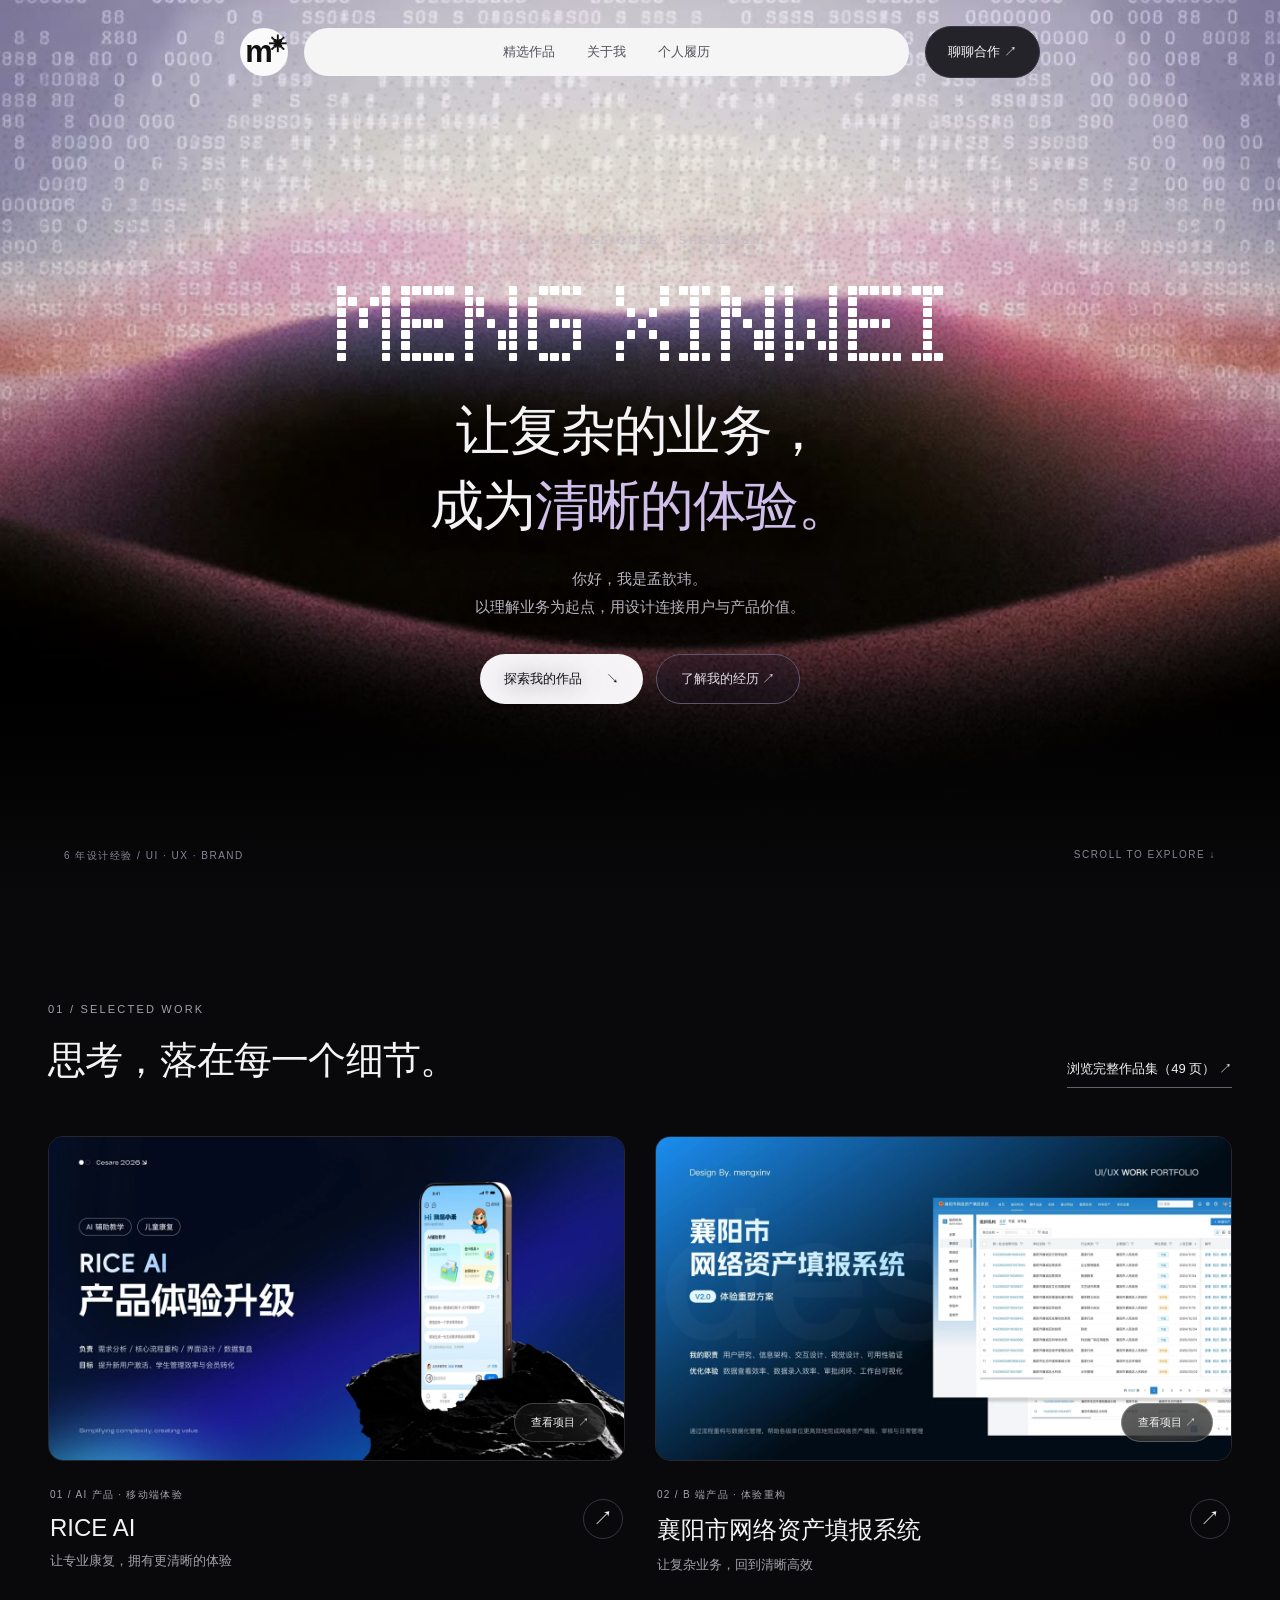
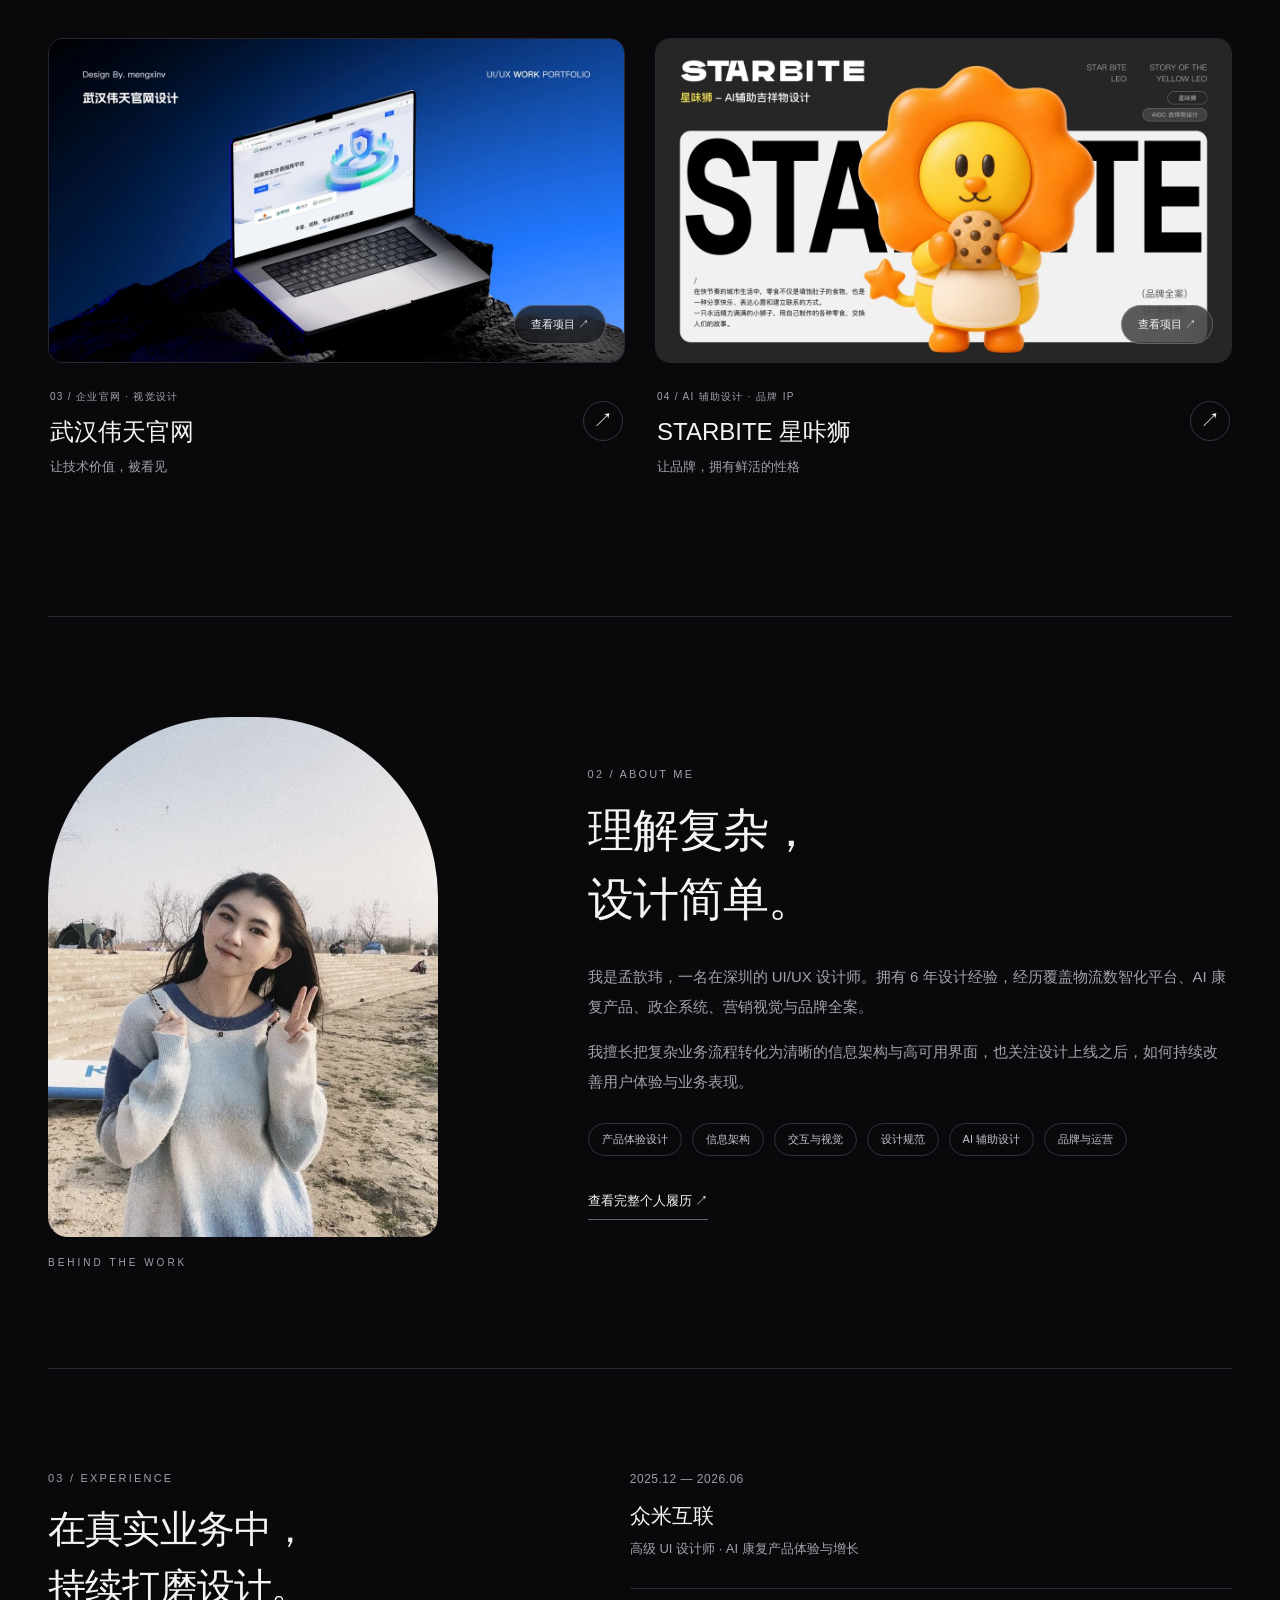
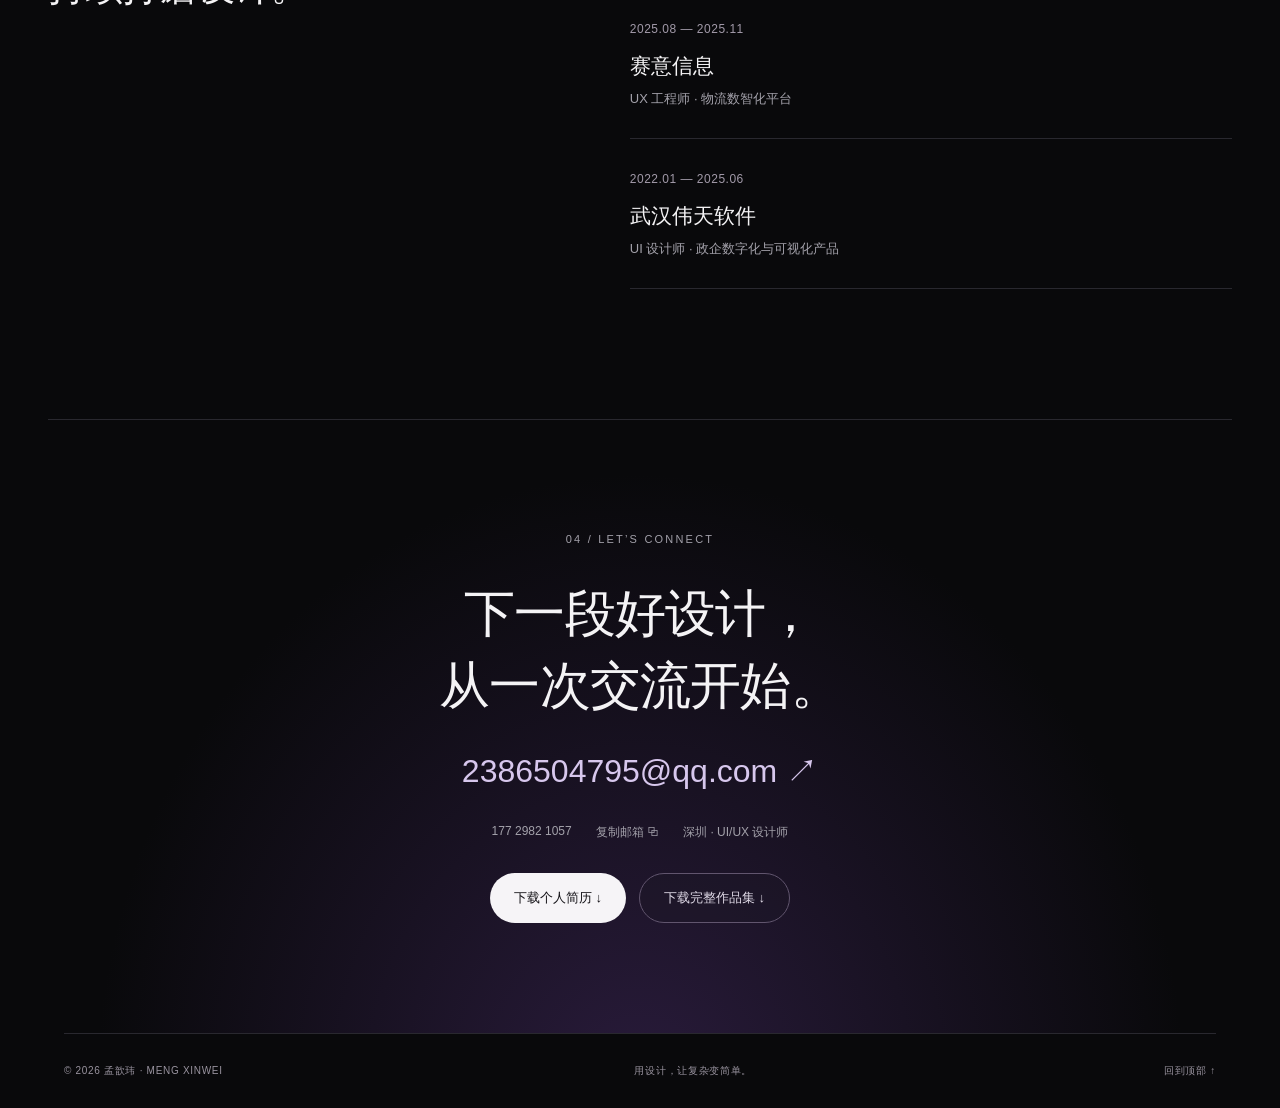
==== commit 0ed7554c: "Animate pixel title with staggered reveal and pointer glow" ====
--- a/index.html
+++ b/index.html
@@ -1 +1 @@
-<!doctype html><html lang="zh-CN"><head><meta charset="utf-8"><meta name="viewport" content="width=device-width, initial-scale=1"><title>UI/UX 设计作品集 · 孟歆玮</title><meta name="description" content="孟歆玮，深圳 UI/UX 设计师，6 年设计经验。探索 AI 产品、B 端体验、企业官网与品牌设计作品。"><meta name="theme-color" content="#09090b"><meta property="og:title" content="UI/UX 设计作品集 · 孟歆玮"><meta property="og:description" content="让复杂的业务，成为清晰的体验。UI/UX 设计作品集与个人履历。"><link rel="icon" href="assets/favicon.svg"><link rel="stylesheet" href="style.css?v=video-1"><script src="app.js?v=video-1" defer></script></head><body id="top"><a class="skip" href="#main">跳到正文</a><header><a class="logo" href="index.html" aria-label="返回首页">m<span>✳</span></a><nav aria-label="主导航"><a href="index.html#work">精选作品</a><a href="index.html#about">关于我</a><a href="resume.html">个人履历</a></nav><a class="contact-nav" href="index.html#contact">聊聊合作 ↗</a></header><main id="main"><section class="hero"><div class="atmosphere" aria-hidden="true"><video class="hero-video" autoplay muted loop playsinline preload="metadata" poster="assets/homepage/background-poster.jpg"><source src="assets/homepage/background.mp4" type="video/mp4"></video></div><div class="hero-content"><p class="eyebrow">UI / UX DESIGNER · SHENZHEN</p><div class="matrix" aria-hidden="true">MENG XINWEI</div><h1>让复杂的业务，<br>成为<span>清晰的体验。</span></h1><p class="intro">你好，我是孟歆玮。<br>以理解业务为起点，用设计连接用户与产品价值。</p><div class="actions"><a class="button white" href="#work">探索我的作品 <span>↘</span></a><a class="button ghost" href="resume.html">了解我的经历 ↗</a></div></div><div class="hero-bottom"><span>6 年设计经验 / UI · UX · BRAND</span><a href="#work">SCROLL TO EXPLORE ↓</a></div></section><section class="work section" id="work"><div class="section-heading"><div><p class="eyebrow">01 / SELECTED WORK</p><h2>思考，落在每一个细节。</h2></div><a class="text-link" href="portfolio.html">浏览完整作品集（49 页） ↗</a></div><div class="project-grid"><a class="project" href="rice.html"><div class="project-image"><img src="assets/cover-4.webp" width="1920" height="1080" loading="lazy" alt="RICE AI项目封面"><span class="view">查看项目 ↗</span></div><div class="project-meta"><div><span class="eyebrow">01 / AI 产品 · 移动端体验</span><h3>RICE AI</h3><p>让专业康复，拥有更清晰的体验</p></div><span class="round-arrow">↗</span></div></a><a class="project" href="assets.html"><div class="project-image"><img src="assets/cover-21.webp" width="1920" height="1080" loading="lazy" alt="襄阳市网络资产填报系统项目封面"><span class="view">查看项目 ↗</span></div><div class="project-meta"><div><span class="eyebrow">02 / B 端产品 · 体验重构</span><h3>襄阳市网络资产填报系统</h3><p>让复杂业务，回到清晰高效</p></div><span class="round-arrow">↗</span></div></a><a class="project" href="website.html"><div class="project-image"><img src="assets/cover-40.webp" width="1920" height="1080" loading="lazy" alt="武汉伟天官网项目封面"><span class="view">查看项目 ↗</span></div><div class="project-meta"><div><span class="eyebrow">03 / 企业官网 · 视觉设计</span><h3>武汉伟天官网</h3><p>让技术价值，被看见</p></div><span class="round-arrow">↗</span></div></a><a class="project" href="starbite.html"><div class="project-image"><img src="assets/cover-43.webp" width="1920" height="1080" loading="lazy" alt="STARBITE 星咔狮项目封面"><span class="view">查看项目 ↗</span></div><div class="project-meta"><div><span class="eyebrow">04 / AI 辅助设计 · 品牌 IP</span><h3>STARBITE 星咔狮</h3><p>让品牌，拥有鲜活的性格</p></div><span class="round-arrow">↗</span></div></a></div></section><section class="about section" id="about"><div class="about-photo"><img src="assets/portrait.webp" width="600" height="800" alt="孟歆玮个人照片" loading="lazy"><span>BEHIND THE WORK</span></div><div class="about-copy"><p class="eyebrow">02 / ABOUT ME</p><h2>理解复杂，<br>设计简单。</h2><p>我是孟歆玮，一名在深圳的 UI/UX 设计师。拥有 6 年设计经验，经历覆盖物流数智化平台、AI 康复产品、政企系统、营销视觉与品牌全案。</p><p>我擅长把复杂业务流程转化为清晰的信息架构与高可用界面，也关注设计上线之后，如何持续改善用户体验与业务表现。</p><div class="skills"><span>产品体验设计</span><span>信息架构</span><span>交互与视觉</span><span>设计规范</span><span>AI 辅助设计</span><span>品牌与运营</span></div><a class="text-link" href="resume.html">查看完整个人履历 ↗</a></div></section><section class="experience section"><div><p class="eyebrow">03 / EXPERIENCE</p><h2>在真实业务中，<br>持续打磨设计。</h2></div><div class="timeline"><article><time>2025.12 — 2026.06</time><h3>众米互联</h3><p>高级 UI 设计师 · AI 康复产品体验与增长</p></article><article><time>2025.08 — 2025.11</time><h3>赛意信息</h3><p>UX 工程师 · 物流数智化平台</p></article><article><time>2022.01 — 2025.06</time><h3>武汉伟天软件</h3><p>UI 设计师 · 政企数字化与可视化产品</p></article></div></section><section class="contact section" id="contact"><p class="eyebrow">04 / LET’S CONNECT</p><h2>下一段好设计，<br>从一次交流开始。</h2><a class="email" href="mailto:2386504795@qq.com">2386504795@qq.com ↗</a><div class="contact-links"><a href="tel:+8617729821057">177 2982 1057</a><button data-copy="2386504795@qq.com">复制邮箱 ⧉</button><span>深圳 · UI/UX 设计师</span></div><div class="actions"><a class="button white" download href="downloads/meng-xinwei-resume.pdf">下载个人简历 ↓</a><a class="button ghost" download href="downloads/meng-xinwei-portfolio.pdf">下载完整作品集 ↓</a></div></section></main><footer><span>© 2026 孟歆玮 · MENG XINWEI</span><span>用设计，让复杂变简单。</span><a href="#top">回到顶部 ↑</a></footer><dialog id="lightbox"><button class="close" aria-label="关闭大图">关闭 ×</button><img alt="作品原稿放大预览"><p>可横向滚动查看细节 · 按 Esc 关闭</p></dialog><div class="toast" role="status" aria-live="polite"></div></body></html>+<!doctype html><html lang="zh-CN"><head><meta charset="utf-8"><meta name="viewport" content="width=device-width, initial-scale=1"><title>UI/UX 设计作品集 · 孟歆玮</title><meta name="description" content="孟歆玮，深圳 UI/UX 设计师，6 年设计经验。探索 AI 产品、B 端体验、企业官网与品牌设计作品。"><meta name="theme-color" content="#09090b"><meta property="og:title" content="UI/UX 设计作品集 · 孟歆玮"><meta property="og:description" content="让复杂的业务，成为清晰的体验。UI/UX 设计作品集与个人履历。"><link rel="icon" href="assets/favicon.svg"><link rel="stylesheet" href="style.css?v=pixel-2"><script src="app.js?v=pixel-2" defer></script></head><body id="top"><a class="skip" href="#main">跳到正文</a><header><a class="logo" href="index.html" aria-label="返回首页">m<span>✳</span></a><nav aria-label="主导航"><a href="index.html#work">精选作品</a><a href="index.html#about">关于我</a><a href="resume.html">个人履历</a></nav><a class="contact-nav" href="index.html#contact">聊聊合作 ↗</a></header><main id="main"><section class="hero"><div class="atmosphere" aria-hidden="true"><video class="hero-video" autoplay muted loop playsinline preload="metadata" poster="assets/homepage/background-poster.jpg"><source src="assets/homepage/background.mp4" type="video/mp4"></video></div><div class="hero-content"><p class="eyebrow">UI / UX DESIGNER · SHENZHEN</p><div class="matrix" aria-hidden="true">MENG XINWEI</div><h1>让复杂的业务，<br>成为<span>清晰的体验。</span></h1><p class="intro">你好，我是孟歆玮。<br>以理解业务为起点，用设计连接用户与产品价值。</p><div class="actions"><a class="button white" href="#work">探索我的作品 <span>↘</span></a><a class="button ghost" href="resume.html">了解我的经历 ↗</a></div></div><div class="hero-bottom"><span>6 年设计经验 / UI · UX · BRAND</span><a href="#work">SCROLL TO EXPLORE ↓</a></div></section><section class="work section" id="work"><div class="section-heading"><div><p class="eyebrow">01 / SELECTED WORK</p><h2>思考，落在每一个细节。</h2></div><a class="text-link" href="portfolio.html">浏览完整作品集（49 页） ↗</a></div><div class="project-grid"><a class="project" href="rice.html"><div class="project-image"><img src="assets/cover-4.webp" width="1920" height="1080" loading="lazy" alt="RICE AI项目封面"><span class="view">查看项目 ↗</span></div><div class="project-meta"><div><span class="eyebrow">01 / AI 产品 · 移动端体验</span><h3>RICE AI</h3><p>让专业康复，拥有更清晰的体验</p></div><span class="round-arrow">↗</span></div></a><a class="project" href="assets.html"><div class="project-image"><img src="assets/cover-21.webp" width="1920" height="1080" loading="lazy" alt="襄阳市网络资产填报系统项目封面"><span class="view">查看项目 ↗</span></div><div class="project-meta"><div><span class="eyebrow">02 / B 端产品 · 体验重构</span><h3>襄阳市网络资产填报系统</h3><p>让复杂业务，回到清晰高效</p></div><span class="round-arrow">↗</span></div></a><a class="project" href="website.html"><div class="project-image"><img src="assets/cover-40.webp" width="1920" height="1080" loading="lazy" alt="武汉伟天官网项目封面"><span class="view">查看项目 ↗</span></div><div class="project-meta"><div><span class="eyebrow">03 / 企业官网 · 视觉设计</span><h3>武汉伟天官网</h3><p>让技术价值，被看见</p></div><span class="round-arrow">↗</span></div></a><a class="project" href="starbite.html"><div class="project-image"><img src="assets/cover-43.webp" width="1920" height="1080" loading="lazy" alt="STARBITE 星咔狮项目封面"><span class="view">查看项目 ↗</span></div><div class="project-meta"><div><span class="eyebrow">04 / AI 辅助设计 · 品牌 IP</span><h3>STARBITE 星咔狮</h3><p>让品牌，拥有鲜活的性格</p></div><span class="round-arrow">↗</span></div></a></div></section><section class="about section" id="about"><div class="about-photo"><img src="assets/portrait.webp" width="600" height="800" alt="孟歆玮个人照片" loading="lazy"><span>BEHIND THE WORK</span></div><div class="about-copy"><p class="eyebrow">02 / ABOUT ME</p><h2>理解复杂，<br>设计简单。</h2><p>我是孟歆玮，一名在深圳的 UI/UX 设计师。拥有 6 年设计经验，经历覆盖物流数智化平台、AI 康复产品、政企系统、营销视觉与品牌全案。</p><p>我擅长把复杂业务流程转化为清晰的信息架构与高可用界面，也关注设计上线之后，如何持续改善用户体验与业务表现。</p><div class="skills"><span>产品体验设计</span><span>信息架构</span><span>交互与视觉</span><span>设计规范</span><span>AI 辅助设计</span><span>品牌与运营</span></div><a class="text-link" href="resume.html">查看完整个人履历 ↗</a></div></section><section class="experience section"><div><p class="eyebrow">03 / EXPERIENCE</p><h2>在真实业务中，<br>持续打磨设计。</h2></div><div class="timeline"><article><time>2025.12 — 2026.06</time><h3>众米互联</h3><p>高级 UI 设计师 · AI 康复产品体验与增长</p></article><article><time>2025.08 — 2025.11</time><h3>赛意信息</h3><p>UX 工程师 · 物流数智化平台</p></article><article><time>2022.01 — 2025.06</time><h3>武汉伟天软件</h3><p>UI 设计师 · 政企数字化与可视化产品</p></article></div></section><section class="contact section" id="contact"><p class="eyebrow">04 / LET’S CONNECT</p><h2>下一段好设计，<br>从一次交流开始。</h2><a class="email" href="mailto:2386504795@qq.com">2386504795@qq.com ↗</a><div class="contact-links"><a href="tel:+8617729821057">177 2982 1057</a><button data-copy="2386504795@qq.com">复制邮箱 ⧉</button><span>深圳 · UI/UX 设计师</span></div><div class="actions"><a class="button white" download href="downloads/meng-xinwei-resume.pdf">下载个人简历 ↓</a><a class="button ghost" download href="downloads/meng-xinwei-portfolio.pdf">下载完整作品集 ↓</a></div></section></main><footer><span>© 2026 孟歆玮 · MENG XINWEI</span><span>用设计，让复杂变简单。</span><a href="#top">回到顶部 ↑</a></footer><dialog id="lightbox"><button class="close" aria-label="关闭大图">关闭 ×</button><img alt="作品原稿放大预览"><p>可横向滚动查看细节 · 按 Esc 关闭</p></dialog><div class="toast" role="status" aria-live="polite"></div></body></html>
--- a/style.css
+++ b/style.css
@@ -6,3 +6,11 @@
 .atmosphere:after{background:linear-gradient(180deg,rgba(0,0,0,.05),rgba(0,0,0,.1) 55%,rgba(0,0,0,.55) 78%,#09090b 100%)}
 .hero-content{position:relative;text-shadow:0 2px 20px #0008}
 @media(prefers-reduced-motion:reduce){.hero-video{visibility:hidden}}
+/* Independent square pixels replace the static dotted text mask. */
+.matrix.pixel-matrix{--pixel:clamp(3px,.67vw,9px);--pixel-gap:clamp(1px,.2vw,2.5px);position:relative;display:flex;align-items:center;justify-content:center;gap:clamp(5px,.85vw,12px);background:none;-webkit-text-fill-color:initial;filter:none;line-height:1;letter-spacing:0;min-height:calc(7 * var(--pixel) + 6 * var(--pixel-gap));isolation:isolate}
+.pixel-letter{position:relative;display:grid;grid-template-columns:repeat(var(--columns),var(--pixel));grid-template-rows:repeat(7,var(--pixel));gap:var(--pixel-gap);flex:none}
+.pixel-space{width:clamp(4px,1vw,14px);flex:none}
+.pixel-dot{display:block;width:var(--pixel);height:var(--pixel);background:#fff;border-radius:1px;transform:translateY(var(--lift,0px)) scale(var(--scale,1));box-shadow:0 0 var(--glow,0px) #ffffffb8;transition:transform .16s ease-out,box-shadow .2s ease-out;animation:pixel-arrive .85s cubic-bezier(.22,1,.36,1) var(--delay) backwards}
+@keyframes pixel-arrive{from{opacity:0;transform:translateY(14px)}to{opacity:1;transform:translateY(0)}}
+@media(max-width:420px){.matrix.pixel-matrix{--pixel:3px;--pixel-gap:1px;gap:5px}.pixel-space{width:3px}}
+@media(prefers-reduced-motion:reduce){.pixel-dot{animation:none;transition:none;transform:none;box-shadow:none}}
